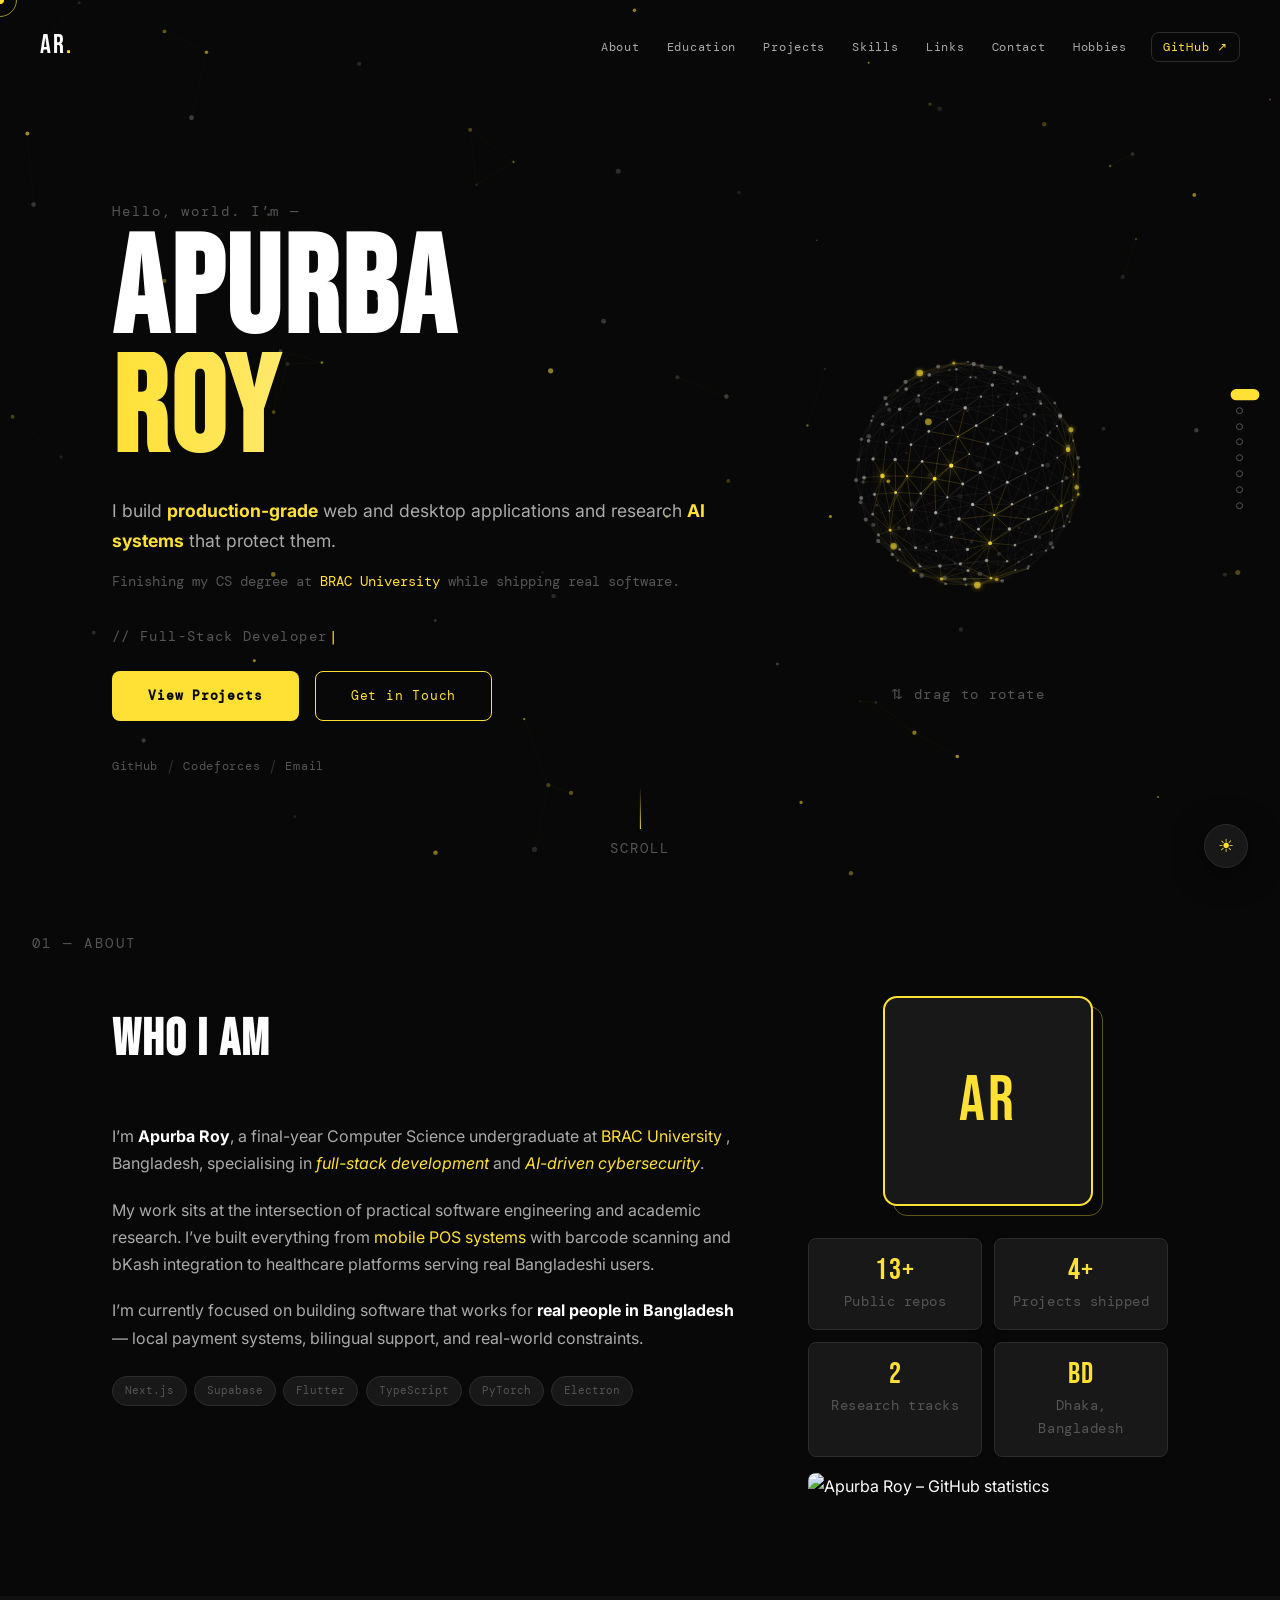
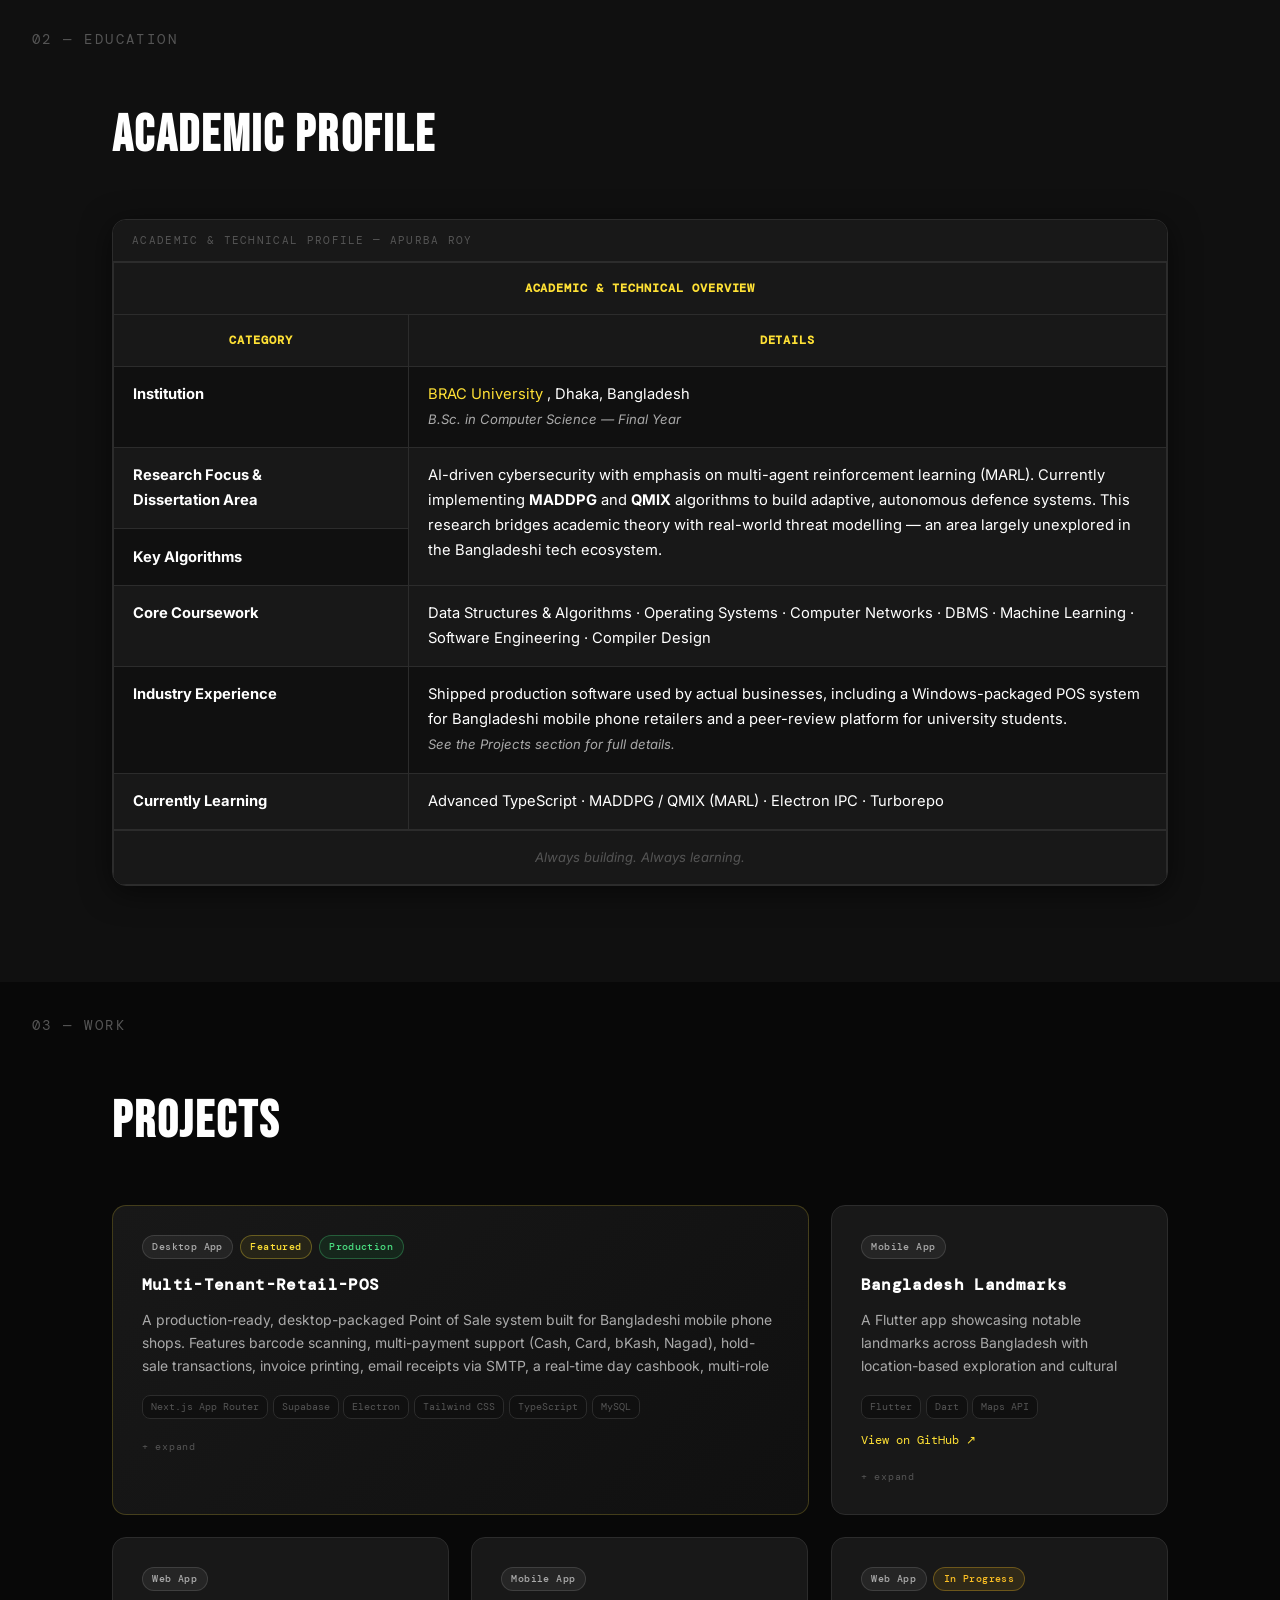
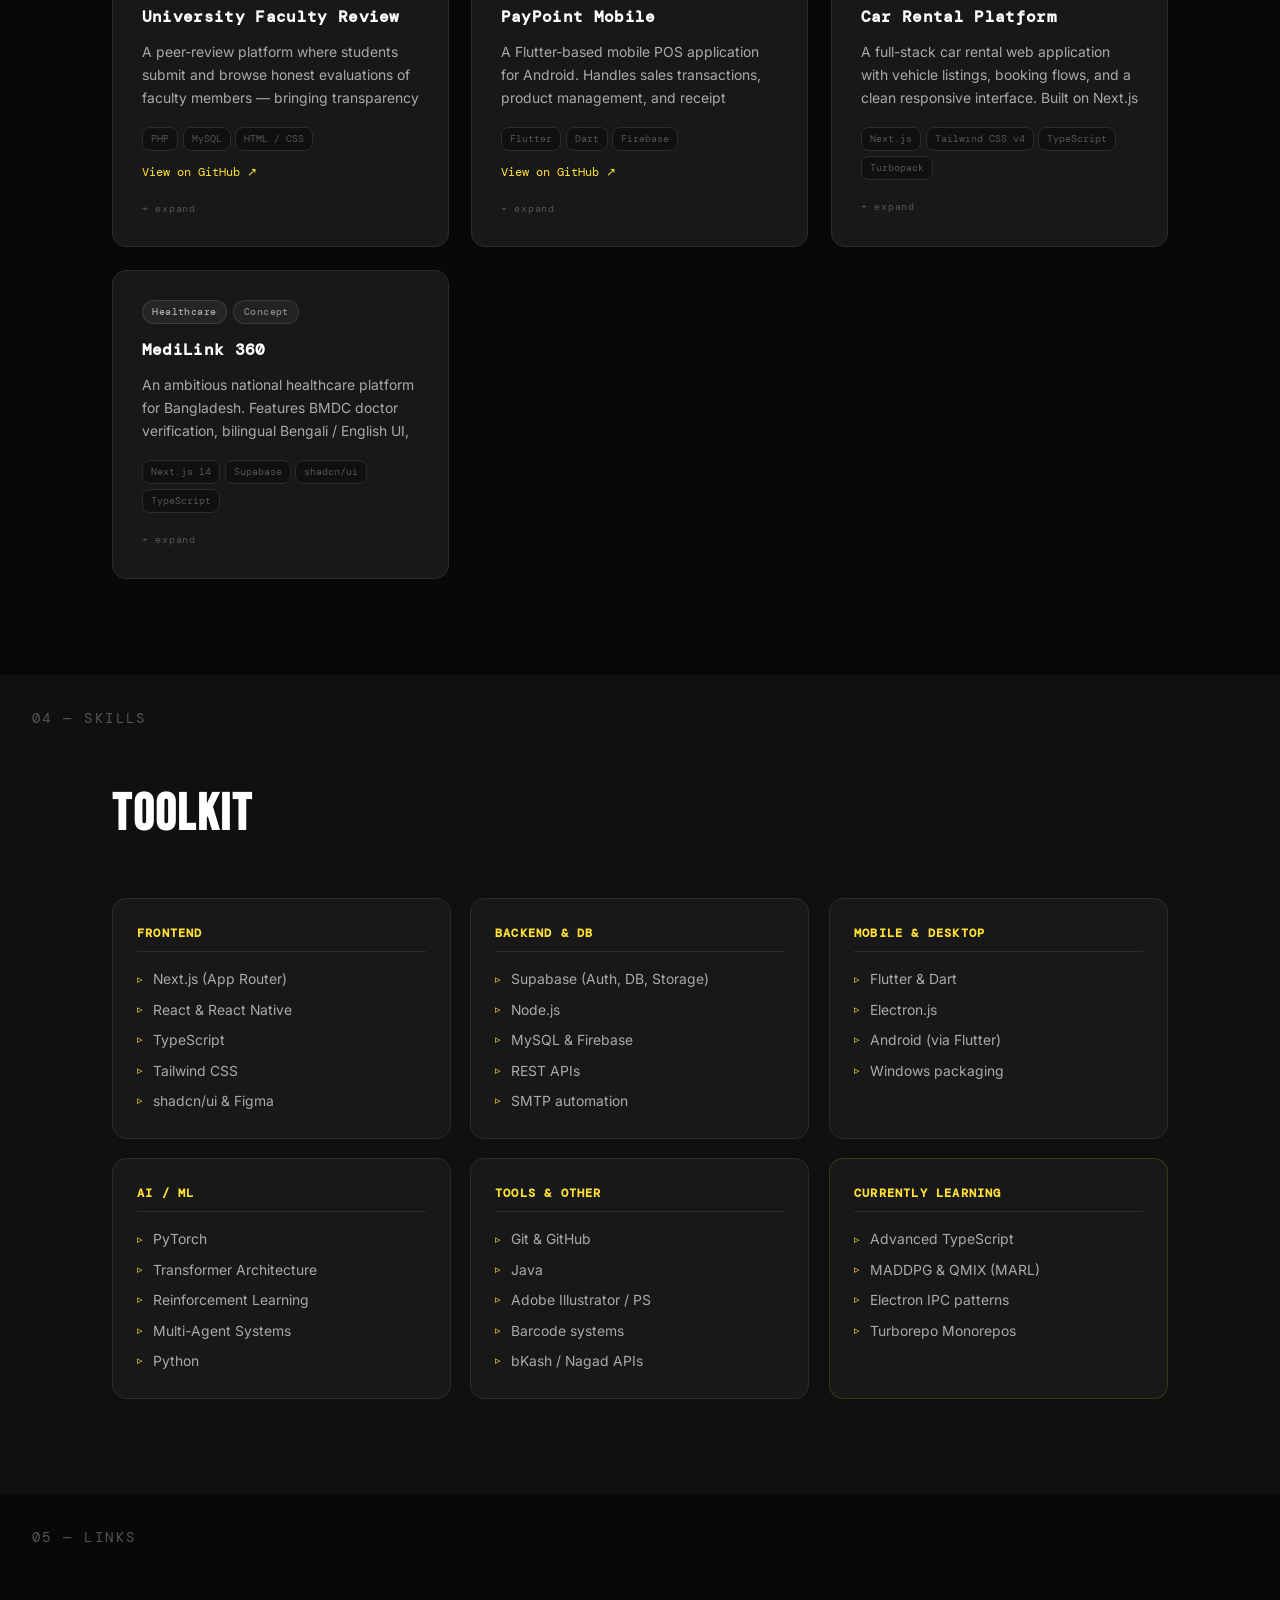
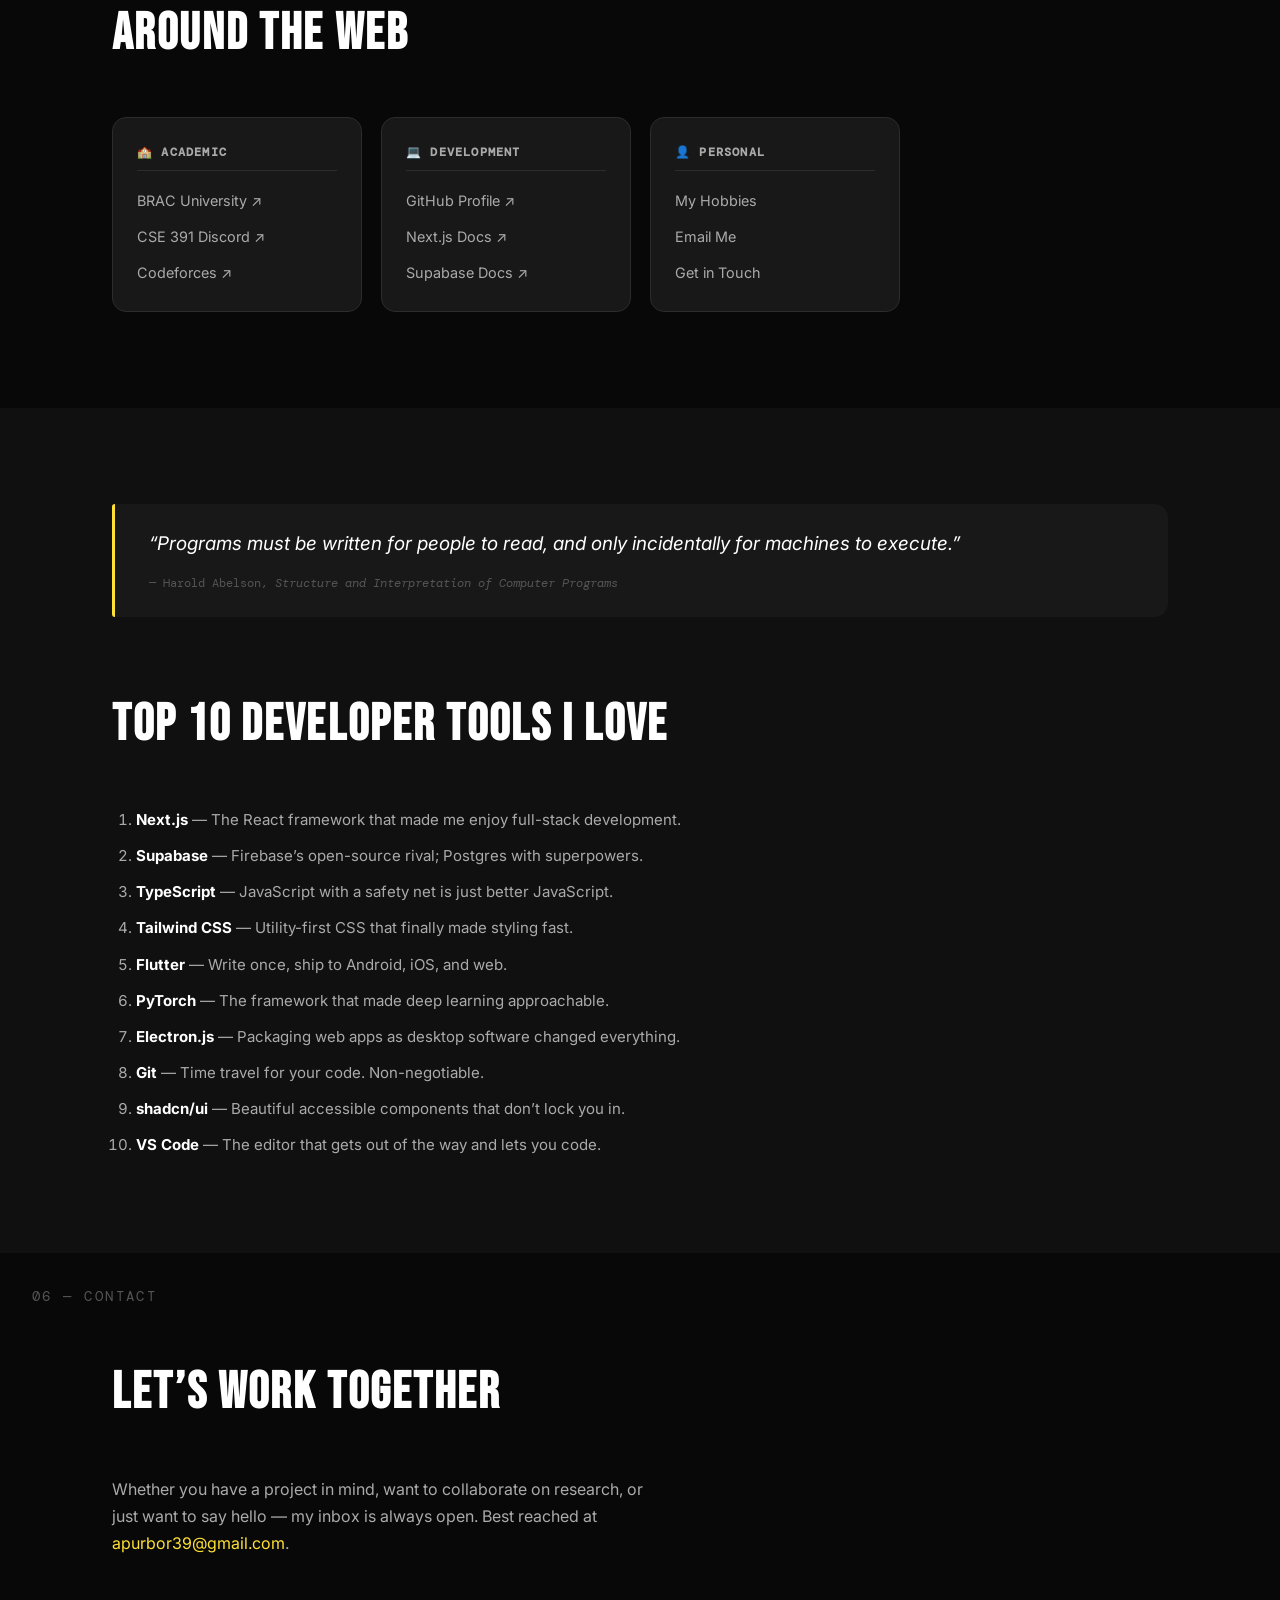
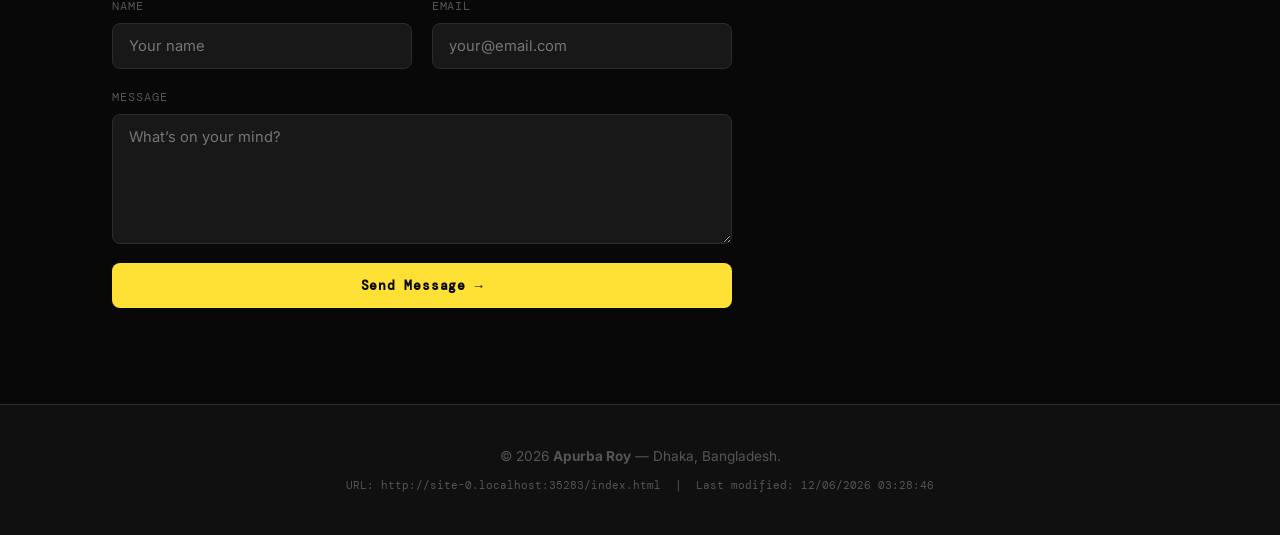
==== index.html @ f3518de1 "Initial portfolio release — CSE 391 Assignment 1 - Personal homepage with hero, about, education, pr" ====
﻿<!DOCTYPE html>
<html lang="en">
<head>
    <meta charset="UTF-8" />
    <meta name="viewport" content="width=device-width, initial-scale=1.0" />
    <meta name="description" content="Apurba Roy – Full-Stack Developer and AI Researcher based in Dhaka, Bangladesh." />
    <meta name="author" content="Apurba Roy" />
    <meta name="keywords" content="Apurba Roy, full-stack developer, AI researcher, BRAC University, Next.js, Flutter" />
    <title>Apurba Roy | Full-Stack Developer &amp; AI Researcher</title>
    <link rel="preconnect" href="https://fonts.googleapis.com" />
    <link rel="preconnect" href="https://fonts.gstatic.com" crossorigin="crossorigin" />
    <link href="https://fonts.googleapis.com/css2?family=Bebas+Neue&amp;family=DM+Mono:wght@300;400;500&amp;family=Inter:wght@300;400;500;600;700&amp;display=swap" rel="stylesheet" />
    <link rel="stylesheet" href="style.css" />
    <!-- Internal CSS: minor page-specific styles -->
    <style>
        .sc            { color: var(--accent); font-style: italic; }  /* scramble-effect chars */
        .gh-stats      { width: 100%; border-radius: 8px; margin-top: 1rem; display: block; }
        .bold-inline   { font-weight: 700; }
    </style>
</head>
<body data-theme="dark">

<!-- Custom cursor -->
<div class="cursor-dot"    id="cursorDot"></div>
<div class="cursor-ring"   id="cursorRing"></div>

<!-- Scroll progress bar -->
<div class="scroll-bar" id="scrollBar"></div>

<!-- Side section navigation dots -->
<nav id="sideNav" aria-label="Section navigation"></nav>

<!-- ── THEME TOGGLE ──────────────────────────────────── -->
<button class="theme-toggle" id="themeToggle" aria-label="Toggle colour theme">
    <span class="toggle-icon">&#9728;</span>
</button>

<!-- ── NAVIGATION ───────────────────────────────────── -->
<nav class="navbar" id="navbar">
    <a href="#hero" class="nav-logo">AR<span class="logo-dot">.</span></a>
    <ul class="nav-links" id="navLinks">
        <li><a href="#about"     data-section="about">About</a></li>
        <li><a href="#education" data-section="education">Education</a></li>
        <li><a href="#work"      data-section="work">Projects</a></li>
        <li><a href="#skills"    data-section="skills">Skills</a></li>
        <li><a href="#links"     data-section="links">Links</a></li>
        <li><a href="#contact"   data-section="contact">Contact</a></li>
        <li><a href="hobbies.html" class="nav-internal">Hobbies</a></li>
        <li>
            <a href="https://github.com/roy601" target="_blank" rel="noopener noreferrer" class="nav-cta">
                GitHub &#8599;
            </a>
        </li>
    </ul>
    <button class="nav-toggle" id="navToggle" aria-label="Open menu">&#9776;</button>
</nav>

<!-- HERO -->
<section id="hero">
    <canvas id="particleCanvas" aria-hidden="true"></canvas>
    <div class="hero-inner container">
        <div class="hero-content">
            <p class="hero-tag mono">Hello, world. I&#8217;m &#8212;</p>
            <h1 class="hero-name">
                <span class="name-first">Apurba</span>
                <span class="name-last">Roy</span>
            </h1>
            <p class="hero-tagline">
                I build <strong class="accent">production-grade</strong> web and desktop
                applications and research <strong class="accent">AI systems</strong> that
                protect them.
            </p>
            <p class="hero-sub mono">
                Finishing my CS degree at
                <a href="https://www.bracu.ac.bd/" target="_blank" rel="noopener noreferrer" class="accent-link">
                    BRAC University
                </a>
                while shipping real software.
            </p>
            <p class="hero-role mono">&#47;&#47; <span id="typingRole"></span></p>
            <div class="hero-cta">
                <a href="#work"    class="btn btn-primary">View Projects</a>
                <a href="#contact" class="btn btn-outline">Get in Touch</a>
            </div>
            <div class="hero-socials">
                <a href="https://github.com/roy601"  target="_blank" rel="noopener noreferrer" class="social-link">GitHub</a>
                <span class="social-sep">/</span>
                <a href="https://codeforces.com/"         target="_blank" rel="noopener noreferrer" class="social-link">Codeforces</a>
                <span class="social-sep">/</span>
                <a href="mailto:apurbor39@gmail.com"      class="social-link">Email</a>
            </div>
        </div>
        <!-- 3D Particle Orb -->
        <div class="orb-wrapper">
            <canvas id="orbCanvas" aria-label="Interactive 3D neural network globe — drag to rotate"></canvas>
            <p class="drag-hint mono" id="orbHint">&#8645; drag to rotate</p>
        </div>
    </div>
    <a href="#about" class="scroll-hint" aria-label="Scroll to About">
        <span class="scroll-line"></span>
        <span class="scroll-label mono">SCROLL</span>
    </a>
</section>

<!-- 01 — ABOUT -->
<section id="about" class="section fade-in">
    <div class="section-label mono">01 — About</div>
    <div class="container">
        <div class="about-grid">
            <div class="about-text">
                <h2 class="section-title">Who I Am</h2>
                <p>
                    I&#8217;m <strong>Apurba Roy</strong>, a final-year Computer Science undergraduate at
                    <a href="https://www.bracu.ac.bd/" target="_blank" rel="noopener noreferrer" class="accent-link">
                        BRAC University
                    </a>,
                    Bangladesh, specialising in <em>full-stack development</em> and
                    <em>AI-driven cybersecurity</em>.
                </p>
                <p>
                    My work sits at the intersection of practical software engineering and academic research.
                    I&#8217;ve built everything from
                    <!-- link embedded within a sentence (assignment requirement) -->
                    <a href="#work" class="accent-link">mobile POS systems</a>
                    with barcode scanning and bKash integration to healthcare platforms serving
                    real Bangladeshi users.
                </p>
                <p>
                    I&#8217;m currently focused on building software that works for
                    <strong>real people in Bangladesh</strong> &#8212; local payment systems,
                    bilingual support, and real-world constraints.
                </p>
                <div class="tech-stack">
                    <span class="tech-badge">Next.js</span>
                    <span class="tech-badge">Supabase</span>
                    <span class="tech-badge">Flutter</span>
                    <span class="tech-badge">TypeScript</span>
                    <span class="tech-badge">PyTorch</span>
                    <span class="tech-badge">Electron</span>
                </div>
            </div>
            <div class="about-aside">
                <div class="profile-photo-wrapper">
                    <!-- Local image — replace profile.svg with profile.jpg once you have your photo -->
                    <img
                        src="images/IMG_7449.jpg"
                        alt="Apurba Roy – profile photo"
                        class="profile-photo"
                        id="profileImg"
                    />
                    <div class="photo-initials" id="photoFallback" aria-hidden="true">AR</div>
                    <div class="photo-frame"></div>
                </div>
                <div class="stats-grid">
                    <div class="stat-card tilt-card">
                        <span class="stat-number">13+</span>
                        <span class="stat-label mono">Public repos</span>
                    </div>
                    <div class="stat-card tilt-card">
                        <span class="stat-number">4+</span>
                        <span class="stat-label mono">Projects shipped</span>
                    </div>
                    <div class="stat-card tilt-card">
                        <span class="stat-number">2</span>
                        <span class="stat-label mono">Research tracks</span>
                    </div>
                    <div class="stat-card tilt-card">
                        <span class="stat-number">BD</span>
                        <span class="stat-label mono">Dhaka, Bangladesh</span>
                    </div>
                </div>
                <!-- Web image: live GitHub contribution stats -->
                <img
                    src="https://github-readme-stats.vercel.app/api?username=roy601&show_icons=true&theme=dark&hide_border=true&bg_color=00000000&title_color=FFE135&icon_color=FFE135&text_color=ffffff"
                    alt="Apurba Roy – GitHub statistics"
                    class="gh-stats"
                />
            </div>
        </div>
    </div>
</section>

<!-- 02 — EDUCATION -->
<section id="education" class="section section-alt fade-in">
    <div class="section-label mono">02 — Education</div>
    <div class="container">
        <h2 class="section-title">Academic Profile</h2>
        <div class="table-wrapper">
            <table class="edu-table">
                <caption>Academic &amp; Technical Profile &#8212; Apurba Roy</caption>
                <thead>
                    <tr>
                        <th colspan="2" style="text-align:center;">Academic &amp; Technical Overview</th>
                    </tr>
                    <tr>
                        <th style="width:28%;">Category</th>
                        <th>Details</th>
                    </tr>
                </thead>
                <tbody>
                    <tr>
                        <td><strong>Institution</strong></td>
                        <td>
                            <a href="https://www.bracu.ac.bd/" target="_blank" rel="noopener noreferrer">
                                BRAC University
                            </a>, Dhaka, Bangladesh<br />
                            <span class="small-italic">B.Sc. in Computer Science &#8212; Final Year</span>
                        </td>
                    </tr>
                    <tr>
                        <td><strong>Research Focus &amp;<br />Dissertation Area</strong></td>
                        <!-- rowspan merges this cell across the next row -->
                        <td rowspan="2">
                            AI-driven cybersecurity with emphasis on multi-agent reinforcement
                            learning (MARL). Currently implementing <strong>MADDPG</strong> and
                            <strong>QMIX</strong> algorithms to build adaptive, autonomous defence
                            systems. This research bridges academic theory with real-world threat
                            modelling &#8212; an area largely unexplored in the Bangladeshi tech
                            ecosystem.
                        </td>
                    </tr>
                    <tr>
                        <td><strong>Key Algorithms</strong></td>
                    </tr>
                    <tr>
                        <td><strong>Core Coursework</strong></td>
                        <td>
                            Data Structures &amp; Algorithms &#183;
                            Operating Systems &#183;
                            Computer Networks &#183;
                            DBMS &#183;
                            Machine Learning &#183;
                            Software Engineering &#183;
                            Compiler Design
                        </td>
                    </tr>
                    <tr>
                        <td><strong>Industry Experience</strong></td>
                        <td>
                            Shipped production software used by actual businesses, including a
                            Windows-packaged POS system for Bangladeshi mobile phone retailers
                            and a peer-review platform for university students.<br />
                            <span class="small-italic">See the Projects section for full details.</span>
                        </td>
                    </tr>
                    <tr>
                        <td><strong>Currently Learning</strong></td>
                        <td>Advanced TypeScript &#183; MADDPG / QMIX (MARL) &#183; Electron IPC &#183; Turborepo</td>
                    </tr>
                </tbody>
                <tfoot>
                    <tr>
                        <td colspan="2" style="text-align:center; font-style:italic;">
                            Always building. Always learning.
                        </td>
                    </tr>
                </tfoot>
            </table>
        </div>
    </div>
</section>

<!-- 03 — PROJECTS -->
<section id="work" class="section fade-in">
    <div class="section-label mono">03 — Work</div>
    <div class="container">
        <h2 class="section-title">Projects</h2>
        <div class="projects-grid">
            <article class="project-card tilt-card featured">
                <div class="project-badges">
                    <span class="badge badge-type">Desktop App</span>
                    <span class="badge badge-featured">Featured</span>
                    <span class="badge badge-production">Production</span>
                </div>
                <h3 class="project-title">Multi-Tenant-Retail-POS</h3>
                <p class="project-desc">
                    A production-ready, desktop-packaged Point of Sale system built for Bangladeshi
                    mobile phone shops. Features barcode scanning, multi-payment support (Cash, Card,
                    bKash, Nagad), hold-sale transactions, invoice printing, email receipts via SMTP,
                    a real-time day cashbook, multi-role access (Owner / Manager), and an interactive
                    analytics dashboard. Packaged as a Windows .exe with Electron.
                </p>
                <div class="project-tech">
                    <span class="tech-tag">Next.js App Router</span>
                    <span class="tech-tag">Supabase</span>
                    <span class="tech-tag">Electron</span>
                    <span class="tech-tag">Tailwind CSS</span>
                    <span class="tech-tag">TypeScript</span>
                    <span class="tech-tag">MySQL</span>
                </div>
            </article>
            <article class="project-card tilt-card">
                <div class="project-badges"><span class="badge badge-type">Mobile App</span></div>
                <h3 class="project-title">Bangladesh Landmarks</h3>
                <p class="project-desc">
                    A Flutter app showcasing notable landmarks across Bangladesh with location-based
                    exploration and cultural context. Built for locals and tourists to discover the
                    country&#8217;s heritage.
                </p>
                <div class="project-tech">
                    <span class="tech-tag">Flutter</span>
                    <span class="tech-tag">Dart</span>
                    <span class="tech-tag">Maps API</span>
                </div>
                <a href="https://github.com/roy601" target="_blank" rel="noopener noreferrer" class="project-link">
                    View on GitHub &#8599;
                </a>
            </article>
            <article class="project-card tilt-card">
                <div class="project-badges"><span class="badge badge-type">Web App</span></div>
                <h3 class="project-title">University Faculty Review</h3>
                <p class="project-desc">
                    A peer-review platform where students submit and browse honest evaluations of
                    faculty members &#8212; bringing transparency and student voice to academic
                    institutions.
                </p>
                <div class="project-tech">
                    <span class="tech-tag">PHP</span>
                    <span class="tech-tag">MySQL</span>
                    <span class="tech-tag">HTML / CSS</span>
                </div>
                <a href="https://github.com/roy601" target="_blank" rel="noopener noreferrer" class="project-link">
                    View on GitHub &#8599;
                </a>
            </article>
            <article class="project-card tilt-card">
                <div class="project-badges"><span class="badge badge-type">Mobile App</span></div>
                <h3 class="project-title">PayPoint Mobile</h3>
                <p class="project-desc">
                    A Flutter-based mobile POS application for Android. Handles sales transactions,
                    product management, and receipt generation &#8212; the precursor to the full
                    desktop POS system.
                </p>
                <div class="project-tech">
                    <span class="tech-tag">Flutter</span>
                    <span class="tech-tag">Dart</span>
                    <span class="tech-tag">Firebase</span>
                </div>
                <a href="https://github.com/roy601" target="_blank" rel="noopener noreferrer" class="project-link">
                    View on GitHub &#8599;
                </a>
            </article>
            <article class="project-card tilt-card">
                <div class="project-badges">
                    <span class="badge badge-type">Web App</span>
                    <span class="badge badge-inprogress">In Progress</span>
                </div>
                <h3 class="project-title">Car Rental Platform</h3>
                <p class="project-desc">
                    A full-stack car rental web application with vehicle listings, booking flows,
                    and a clean responsive interface. Built on Next.js App Router with Turbopack.
                </p>
                <div class="project-tech">
                    <span class="tech-tag">Next.js</span>
                    <span class="tech-tag">Tailwind CSS v4</span>
                    <span class="tech-tag">TypeScript</span>
                    <span class="tech-tag">Turbopack</span>
                </div>
            </article>
            <article class="project-card tilt-card">
                <div class="project-badges">
                    <span class="badge badge-type">Healthcare</span>
                    <span class="badge badge-concept">Concept</span>
                </div>
                <h3 class="project-title">MediLink 360</h3>
                <p class="project-desc">
                    An ambitious national healthcare platform for Bangladesh. Features BMDC doctor
                    verification, bilingual Bengali / English UI, real hospital data, and an
                    interactive anatomical body map.
                </p>
                <div class="project-tech">
                    <span class="tech-tag">Next.js 14</span>
                    <span class="tech-tag">Supabase</span>
                    <span class="tech-tag">shadcn/ui</span>
                    <span class="tech-tag">TypeScript</span>
                </div>
            </article>
        </div>
    </div>
</section>

<!-- 04 — SKILLS -->
<section id="skills" class="section section-alt fade-in">
    <div class="section-label mono">04 — Skills</div>
    <div class="container">
        <h2 class="section-title">Toolkit</h2>
        <div class="skills-grid">
            <div class="skill-category tilt-card">
                <h3>Frontend</h3>
                <ul>
                    <li>Next.js (App Router)</li>
                    <li>React &amp; React Native</li>
                    <li>TypeScript</li>
                    <li>Tailwind CSS</li>
                    <li>shadcn/ui &amp; Figma</li>
                </ul>
            </div>
            <div class="skill-category tilt-card">
                <h3>Backend &amp; DB</h3>
                <ul>
                    <li>Supabase (Auth, DB, Storage)</li>
                    <li>Node.js</li>
                    <li>MySQL &amp; Firebase</li>
                    <li>REST APIs</li>
                    <li>SMTP automation</li>
                </ul>
            </div>
            <div class="skill-category tilt-card">
                <h3>Mobile &amp; Desktop</h3>
                <ul>
                    <li>Flutter &amp; Dart</li>
                    <li>Electron.js</li>
                    <li>Android (via Flutter)</li>
                    <li>Windows packaging</li>
                </ul>
            </div>
            <div class="skill-category tilt-card">
                <h3>AI / ML</h3>
                <ul>
                    <li>PyTorch</li>
                    <li>Transformer Architecture</li>
                    <li>Reinforcement Learning</li>
                    <li>Multi-Agent Systems</li>
                    <li>Python</li>
                </ul>
            </div>
            <div class="skill-category tilt-card">
                <h3>Tools &amp; Other</h3>
                <ul>
                    <li>Git &amp; GitHub</li>
                    <li>Java</li>
                    <li>Adobe Illustrator / PS</li>
                    <li>Barcode systems</li>
                    <li>bKash / Nagad APIs</li>
                </ul>
            </div>
            <div class="skill-category tilt-card learning">
                <h3>Currently Learning</h3>
                <ul>
                    <li>Advanced TypeScript</li>
                    <li>MADDPG &amp; QMIX (MARL)</li>
                    <li>Electron IPC patterns</li>
                    <li>Turborepo Monorepos</li>
                </ul>
            </div>
        </div>
    </div>
</section>

<!-- 05 — LINKS (categorised) -->
<section id="links" class="section fade-in">
    <div class="section-label mono">05 — Links</div>
    <div class="container">
        <h2 class="section-title">Around the Web</h2>
        <div class="links-grid">
            <div class="link-category tilt-card">
                <h3>&#127979; Academic</h3>
                <ul>
                    <li>
                        <a href="https://www.bracu.ac.bd/" target="_blank" rel="noopener noreferrer">
                            BRAC University &#8599;
                        </a>
                    </li>
                    <li>
                        <!-- CSE 391 Discord — replace # with actual invite URL -->
                        <a href="#" target="_blank" rel="noopener noreferrer">
                            CSE 391 Discord &#8599;
                        </a>
                    </li>
                    <li>
                        <a href="https://codeforces.com/" target="_blank" rel="noopener noreferrer">
                            Codeforces &#8599;
                        </a>
                    </li>
                </ul>
            </div>
            <div class="link-category tilt-card">
                <h3>&#128187; Development</h3>
                <ul>
                    <li>
                        <a href="https://github.com/roy601" target="_blank" rel="noopener noreferrer">
                            GitHub Profile &#8599;
                        </a>
                    </li>
                    <li>
                        <a href="https://nextjs.org/docs" target="_blank" rel="noopener noreferrer">
                            Next.js Docs &#8599;
                        </a>
                    </li>
                    <li>
                        <a href="https://supabase.com/docs" target="_blank" rel="noopener noreferrer">
                            Supabase Docs &#8599;
                        </a>
                    </li>
                </ul>
            </div>
            <div class="link-category tilt-card">
                <h3>&#128100; Personal</h3>
                <ul>
                    <!-- Internal link to hobbies page -->
                    <li><a href="hobbies.html">My Hobbies</a></li>
                    <li><a href="mailto:apurbor39@gmail.com">Email Me</a></li>
                    <!-- Anchor link to contact section -->
                    <li><a href="#contact">Get in Touch</a></li>
                </ul>
            </div>
        </div>
    </div>
</section>

<!-- 06 — QUOTE + LIST -->
<section id="quote" class="section section-alt fade-in">
    <div class="container">
        <div class="quote-block">
            <blockquote>
                <p>
                    &#8220;Programs must be written for people to read, and only incidentally
                    for machines to execute.&#8221;
                </p>
                <footer>
                    &#8212; <cite>Harold Abelson,
                    <em>Structure and Interpretation of Computer Programs</em></cite>
                </footer>
            </blockquote>
        </div>
        <div class="favorites">
            <h2 class="section-title">Top 10 Developer Tools I Love</h2>
            <ol class="favorites-list">
                <li><strong>Next.js</strong> &#8212; The React framework that made me enjoy full-stack development.</li>
                <li><strong>Supabase</strong> &#8212; Firebase&#8217;s open-source rival; Postgres with superpowers.</li>
                <li><strong>TypeScript</strong> &#8212; JavaScript with a safety net is just better JavaScript.</li>
                <li><strong>Tailwind CSS</strong> &#8212; Utility-first CSS that finally made styling fast.</li>
                <li><strong>Flutter</strong> &#8212; Write once, ship to Android, iOS, and web.</li>
                <li><strong>PyTorch</strong> &#8212; The framework that made deep learning approachable.</li>
                <li><strong>Electron.js</strong> &#8212; Packaging web apps as desktop software changed everything.</li>
                <li><strong>Git</strong> &#8212; Time travel for your code. Non-negotiable.</li>
                <li><strong>shadcn/ui</strong> &#8212; Beautiful accessible components that don&#8217;t lock you in.</li>
                <li><strong>VS Code</strong> &#8212; The editor that gets out of the way and lets you code.</li>
            </ol>
        </div>
    </div>
</section>

<!-- 07 — CONTACT -->
<section id="contact" class="section fade-in">
    <div class="section-label mono">06 — Contact</div>
    <div class="container">
        <h2 class="section-title">Let&#8217;s Work Together</h2>
        <p class="contact-sub">
            Whether you have a project in mind, want to collaborate on research, or just want
            to say hello &#8212; my inbox is always open. Best reached at
            <a href="mailto:apurbor39@gmail.com" class="accent-link">apurbor39@gmail.com</a>.
        </p>
        <form class="contact-form" action="mailto:apurbor39@gmail.com" method="post" enctype="text/plain">
            <div class="form-row">
                <div class="form-group">
                    <label for="fname">Name</label>
                    <input type="text" id="fname" name="name" placeholder="Your name" required="required" />
                </div>
                <div class="form-group">
                    <label for="femail">Email</label>
                    <input type="email" id="femail" name="email" placeholder="your@email.com" required="required" />
                </div>
            </div>
            <div class="form-group">
                <label for="fmessage">Message</label>
                <textarea id="fmessage" name="message" rows="5" placeholder="What&#8217;s on your mind?" required="required"></textarea>
            </div>
            <button type="submit" class="btn btn-primary">Send Message &#8594;</button>
        </form>
    </div>
</section>

<!-- FOOTER -->
<footer class="footer">
    <div class="container footer-inner">
        <p>
            &copy; <span id="year"></span>
            <strong>Apurba Roy</strong> &#8212; Dhaka, Bangladesh.
        </p>
        <!-- JavaScript: page location + last modified (assignment requirement) -->
        <p class="footer-meta mono" id="pageMeta"></p>
    </div>
</footer>

<script src="script.js"></script>

</body>
</html>
---- style.css ----
/* ── Variables — Dark (default) ───────────────────────────── */
:root {
    --bg:           #080808;
    --bg-alt:       #101010;
    --surface:      #181818;
    --surface-hover:#222222;
    --border:       #2c2c2c;
    --accent:       #FFE135;
    --accent-dim:   rgba(255, 225, 53, 0.07);
    --accent-glow:  rgba(255, 225, 53, 0.22);
    --text:         #ffffff;
    --text-muted:   #aaaaaa;
    --text-dim:     #555555;
    --font-sans:    'Inter', -apple-system, BlinkMacSystemFont, sans-serif;
    --font-mono:    'DM Mono', 'Courier New', monospace;
    --font-display: 'Bebas Neue', Impact, sans-serif;
    --radius:       8px;
    --radius-lg:    14px;
    --transition:   0.28s ease;
    --shadow:       0 6px 30px rgba(0, 0, 0, 0.55);
    --shadow-glow:  0 0 28px rgba(255, 225, 53, 0.15);
}

/* ── Variables — Light ─────────────────────────────────────── */
[data-theme="light"] {
    --bg:           #ffffff;
    --bg-alt:       #f2f2f2;
    --surface:      #e8e8e8;
    --surface-hover:#dadada;
    --border:       #cccccc;
    --accent:       #d4a800;
    --accent-dim:   rgba(212, 168, 0, 0.08);
    --accent-glow:  rgba(212, 168, 0, 0.2);
    --text:         #0a0a0a;
    --text-muted:   #444444;
    --text-dim:     #888888;
    --shadow:       0 6px 30px rgba(0, 0, 0, 0.1);
    --shadow-glow:  0 0 28px rgba(212, 168, 0, 0.15);
}

/* ── Reset ─────────────────────────────────────────────────── */
*, *::before, *::after { box-sizing: border-box; margin: 0; padding: 0; }

html { scroll-behavior: smooth; font-size: 16px; }

body {
    background-color: var(--bg);
    color: var(--text);
    font-family: var(--font-sans);
    line-height: 1.7;
    overflow-x: hidden;
    cursor: none;
    transition: background-color var(--transition), color var(--transition);
}

img  { max-width: 100%; display: block; }
ul, ol { list-style-position: inside; }

a {
    color: var(--accent);
    text-decoration: none;
    transition: color var(--transition), opacity var(--transition);
}
a:hover { opacity: 0.75; }

/* ── Container ─────────────────────────────────────────────── */
.container { max-width: 1120px; margin: 0 auto; padding: 0 2rem; }

/* ── Sections ──────────────────────────────────────────────── */
.section      { padding: 6rem 0; position: relative; }
.section-alt  { background-color: var(--bg-alt); }

.section-label {
    position: absolute;
    top: 2rem;
    left: 2rem;
    font-size: 0.68rem;
    letter-spacing: 0.18em;
    color: var(--text-dim);
    text-transform: uppercase;
}

.section-title {
    font-family: var(--font-display);
    font-size: clamp(2.2rem, 4vw, 3.2rem);
    letter-spacing: 0.04em;
    color: var(--text);
    margin-bottom: 2.5rem;
}

/* ── Fade-in (JS triggers .visible) ───────────────────────── */
.fade-in {
    opacity: 0;
    transform: translateY(24px);
    transition: opacity 0.6s ease, transform 0.6s ease;
}
.fade-in.visible { opacity: 1; transform: translateY(0); }

/* ── Buttons ───────────────────────────────────────────────── */
.btn {
    display: inline-block;
    padding: 0.8rem 2.2rem;
    border-radius: var(--radius);
    font-family: var(--font-mono);
    font-size: 0.82rem;
    letter-spacing: 0.06em;
    cursor: none;
    border: 1px solid transparent;
    transition: transform var(--transition), box-shadow var(--transition);
}

.btn-primary {
    background-color: var(--accent);
    color: #080808;
    font-weight: 600;
}
.btn-primary:hover {
    box-shadow: var(--shadow-glow);
    transform: translateY(-2px);
    opacity: 1;
    color: #080808;
}

.btn-outline {
    background: transparent;
    color: var(--accent);
    border-color: var(--accent);
}
.btn-outline:hover {
    background: var(--accent-dim);
    box-shadow: var(--shadow-glow);
    transform: translateY(-2px);
    opacity: 1;
}

/* ── Accent link ───────────────────────────────────────────── */
.accent-link {
    color: var(--accent);
    border-bottom: 1px solid transparent;
    transition: border-color var(--transition);
}
.accent-link:hover { border-color: var(--accent); opacity: 1; }

/* ── Theme toggle ──────────────────────────────────────────── */
.theme-toggle {
    position: fixed;
    bottom: 2rem;
    right: 2rem;
    z-index: 1000;
    width: 44px;
    height: 44px;
    border-radius: 50%;
    border: 1px solid var(--border);
    background: var(--surface);
    color: var(--accent);
    font-size: 1.1rem;
    cursor: none;
    display: flex;
    align-items: center;
    justify-content: center;
    transition: box-shadow var(--transition), background var(--transition);
    box-shadow: var(--shadow);
}
.theme-toggle:hover { background: var(--surface-hover); box-shadow: var(--shadow-glow); }

/* ================================================================
   CUSTOM CURSOR
================================================================ */
.cursor-dot {
    position: fixed;
    width: 8px;
    height: 8px;
    background: var(--accent);
    border-radius: 50%;
    pointer-events: none;
    z-index: 9999;
    transform: translate(-50%, -50%);
    transition: transform 0.1s ease;
}
.cursor-ring {
    position: fixed;
    width: 34px;
    height: 34px;
    border: 1.5px solid var(--accent);
    border-radius: 50%;
    pointer-events: none;
    z-index: 9998;
    transform: translate(-50%, -50%);
    transition: width 0.2s ease, height 0.2s ease, opacity 0.2s ease;
    opacity: 0.6;
}
.cursor-ring.hovered {
    width: 52px;
    height: 52px;
    opacity: 1;
    border-color: var(--accent);
}

/* ================================================================
   SCROLL PROGRESS BAR
================================================================ */
.scroll-bar {
    position: fixed;
    top: 0;
    left: 0;
    height: 2px;
    width: 0%;
    background: var(--accent);
    z-index: 9997;
    transition: width 0.05s linear;
    box-shadow: 0 0 8px var(--accent-glow);
}

/* ================================================================
   NAVIGATION
================================================================ */
.navbar {
    position: fixed;
    top: 0; left: 0; right: 0;
    z-index: 900;
    display: flex;
    align-items: center;
    justify-content: space-between;
    padding: 1.4rem 2.5rem;
    transition: background var(--transition), padding var(--transition), box-shadow var(--transition);
}

.navbar.scrolled {
    background: rgba(8, 8, 8, 0.93);
    -webkit-backdrop-filter: blur(14px);
    backdrop-filter: blur(14px);
    padding: 0.9rem 2.5rem;
    box-shadow: 0 1px 0 var(--border);
}
[data-theme="light"] .navbar.scrolled {
    background: rgba(255, 255, 255, 0.93);
}

.nav-logo {
    font-family: var(--font-display);
    font-size: 1.7rem;
    letter-spacing: 0.08em;
    color: var(--text);
    text-decoration: none;
}
.logo-dot { color: var(--accent); }

.nav-links {
    display: flex;
    align-items: center;
    gap: 0.3rem;
    list-style: none;
}

.nav-links a {
    padding: 0.35rem 0.7rem;
    font-family: var(--font-mono);
    font-size: 0.75rem;
    letter-spacing: 0.06em;
    color: var(--text-muted);
    border-radius: var(--radius);
    transition: color var(--transition), background var(--transition);
    position: relative;
}
.nav-links a:hover,
.nav-links a.active {
    color: var(--accent);
    background: var(--accent-dim);
    opacity: 1;
}
.nav-links a.active::after {
    content: '';
    position: absolute;
    bottom: 0;
    left: 50%;
    transform: translateX(-50%);
    width: 4px;
    height: 4px;
    border-radius: 50%;
    background: var(--accent);
}

.nav-internal { color: var(--text-muted) !important; }
.nav-cta {
    color: var(--accent) !important;
    border: 1px solid var(--border) !important;
    margin-left: 0.5rem;
}
.nav-cta:hover { border-color: var(--accent) !important; background: var(--accent-dim) !important; }

.nav-toggle {
    display: none;
    background: none;
    border: none;
    color: var(--text);
    font-size: 1.4rem;
    cursor: none;
}

/* ================================================================
   HERO
================================================================ */
#hero {
    min-height: 100vh;
    display: flex;
    align-items: center;
    position: relative;
    overflow: hidden;
}

#particleCanvas {
    position: fixed;
    top: 0; left: 0;
    width: 100%; height: 100%;
    z-index: -1;
    pointer-events: none;
}

.hero-inner {
    display: flex;
    align-items: center;
    justify-content: space-between;
    gap: 3rem;
    width: 100%;
    padding-top: 5rem;
}

.hero-content {
    flex: 1;
    max-width: 600px;
    animation: heroUp 0.9s ease both;
}

@keyframes heroUp {
    from { opacity: 0; transform: translateY(36px); }
    to   { opacity: 1; transform: translateY(0); }
}

.hero-tag {
    color: var(--text-dim);
    font-size: 0.78rem;
    letter-spacing: 0.14em;
    margin-bottom: 0.6rem;
    animation: heroUp 0.9s 0.1s ease both;
}

.hero-name {
    font-family: var(--font-display);
    font-size: clamp(4.5rem, 11vw, 8.5rem);
    line-height: 0.88;
    letter-spacing: 0.02em;
    margin-bottom: 1.5rem;
    animation: heroUp 0.9s 0.18s ease both;
}

.name-first {
    display: block;
    color: var(--text);
}

/* Shimmer: yellow → white → yellow (CSS animation) */
.name-last {
    display: block;
    background: linear-gradient(90deg, var(--accent), #ffffff, var(--accent));
    background-size: 220% auto;
    -webkit-background-clip: text;
    -webkit-text-fill-color: transparent;
    background-clip: text;
    animation:
        gradientShift 4s linear infinite,
        heroUp 0.9s 0.22s ease both;
}

@keyframes gradientShift {
    0%   { background-position: 0%   center; }
    100% { background-position: 220% center; }
}

.hero-tagline {
    font-size: 1.1rem;
    color: var(--text-muted);
    margin-bottom: 0.9rem;
    animation: heroUp 0.9s 0.32s ease both;
}

.hero-sub {
    font-size: 0.8rem;
    color: var(--text-dim);
    margin-bottom: 2rem;
    animation: heroUp 0.9s 0.4s ease both;
}

.hero-cta {
    display: flex;
    gap: 1rem;
    flex-wrap: wrap;
    margin-bottom: 2rem;
    animation: heroUp 0.9s 0.5s ease both;
}

.hero-socials {
    display: flex;
    align-items: center;
    gap: 0.6rem;
    animation: heroUp 0.9s 0.6s ease both;
}
.social-link {
    font-family: var(--font-mono);
    font-size: 0.72rem;
    color: var(--text-dim);
    letter-spacing: 0.06em;
}
.social-link:hover { color: var(--accent); opacity: 1; }
.social-sep { color: var(--border); }

/* ── 3D Particle Orb ─────────────────────────────────────────── */
.orb-wrapper {
    display: flex;
    flex-direction: column;
    align-items: center;
    gap: 0.6rem;
    flex-shrink: 0;
    animation: heroUp 0.9s 0.7s ease both;
}

#orbCanvas {
    width: 400px;
    height: 400px;
    cursor: grab;
}
#orbCanvas:active { cursor: grabbing; }

.drag-hint {
    font-size: 0.63rem;
    letter-spacing: 0.1em;
    color: var(--text-dim);
    transition: color 0.3s;
    min-height: 1em;
}

@media (max-width: 900px)  { #orbCanvas { width: 300px; height: 300px; } }
@media (max-width: 600px)  { #orbCanvas { width: 240px; height: 240px; } }

/* ── Scroll hint ────────────────────────────────────────────── */
.scroll-hint {
    position: absolute;
    bottom: 2.5rem;
    left: 50%;
    transform: translateX(-50%);
    display: flex;
    flex-direction: column;
    align-items: center;
    gap: 0.5rem;
    color: var(--text-dim);
    text-decoration: none;
    animation: scrollBob 2.5s ease-in-out infinite;
}
.scroll-hint:hover { opacity: 0.6; }

.scroll-line {
    width: 1px;
    height: 42px;
    background: linear-gradient(to bottom, transparent, var(--accent));
    animation: scrollGrow 2.5s ease-in-out infinite;
}
.scroll-label {
    font-size: 0.65rem;
    letter-spacing: 0.15em;
}

@keyframes scrollBob {
    0%, 100% { transform: translateX(-50%) translateY(0); }
    50%       { transform: translateX(-50%) translateY(7px); }
}
@keyframes scrollGrow {
    0%, 100% { opacity: 0.3; }
    50%       { opacity: 1; }
}

/* ================================================================
   ABOUT
================================================================ */
.about-grid {
    display: grid;
    grid-template-columns: 1fr 360px;
    gap: 4rem;
    align-items: start;
}

.about-text p {
    color: var(--text-muted);
    margin-bottom: 1.2rem;
    font-size: 1rem;
}
.about-text strong { color: var(--text); }
.about-text em     { color: var(--accent); font-style: italic; }

.tech-stack {
    display: flex;
    flex-wrap: wrap;
    gap: 0.45rem;
    margin-top: 1.5rem;
}
.tech-badge {
    padding: 0.28rem 0.75rem;
    border: 1px solid var(--border);
    border-radius: 999px;
    font-family: var(--font-mono);
    font-size: 0.7rem;
    color: var(--text-dim);
    background: var(--surface);
    transition: border-color var(--transition), color var(--transition);
}
.tech-badge:hover { border-color: var(--accent); color: var(--accent); }

/* ── Profile photo ──────────────────────────────────────────── */
.profile-photo-wrapper {
    position: relative;
    width: 210px;
    height: 210px;
    margin: 0 auto 2rem;
}
.profile-photo {
    width: 210px;
    height: 210px;
    object-fit: cover;
    border-radius: var(--radius-lg);
    border: 2px solid var(--border);
    display: block;
    position: relative;
    z-index: 1;
    transition: border-color var(--transition);
}
.profile-photo:hover { border-color: var(--accent); }

.photo-initials {
    display: none;
    width: 210px;
    height: 210px;
    border-radius: var(--radius-lg);
    border: 2px solid var(--accent);
    background: var(--surface);
    color: var(--accent);
    font-family: var(--font-display);
    font-size: 4rem;
    letter-spacing: 0.05em;
    align-items: center;
    justify-content: center;
    position: relative;
    z-index: 1;
}

/* Decorative offset frame */
.photo-frame {
    position: absolute;
    top: 10px;
    left: 10px;
    right: -10px;
    bottom: -10px;
    border: 1px solid var(--accent);
    border-radius: var(--radius-lg);
    z-index: 0;
    opacity: 0.35;
    transition: opacity var(--transition);
}
.profile-photo-wrapper:hover .photo-frame { opacity: 0.7; }

/* ── Stats grid ─────────────────────────────────────────────── */
.stats-grid {
    display: grid;
    grid-template-columns: 1fr 1fr;
    gap: 0.7rem;
}
.stat-card {
    background: var(--surface);
    border: 1px solid var(--border);
    border-radius: var(--radius);
    padding: 1rem;
    text-align: center;
    transition: border-color var(--transition), box-shadow var(--transition), transform var(--transition);
}
.stat-card:hover { border-color: var(--accent); box-shadow: var(--shadow-glow); }

.stat-number {
    display: block;
    font-family: var(--font-display);
    font-size: 1.9rem;
    letter-spacing: 0.04em;
    line-height: 1;
    margin-bottom: 0.3rem;
    color: var(--accent);
}
.stat-label {
    display: block;
    font-size: 0.66rem;
    color: var(--text-dim);
    letter-spacing: 0.04em;
}

/* ================================================================
   EDUCATION TABLE
================================================================ */
.table-wrapper {
    overflow-x: auto;
    border-radius: var(--radius-lg);
    box-shadow: var(--shadow);
    border: 1px solid var(--border);
}

.edu-table {
    width: 100%;
    border-collapse: collapse;
    font-size: 0.92rem;
}

.edu-table caption {
    caption-side: top;
    text-align: left;
    padding: 0.7rem 1.2rem;
    font-family: var(--font-mono);
    font-size: 0.68rem;
    letter-spacing: 0.12em;
    color: var(--text-dim);
    text-transform: uppercase;
    background: var(--surface);
    border-bottom: 1px solid var(--border);
}

.edu-table th,
.edu-table td {
    padding: 0.95rem 1.2rem;
    border: 1px solid var(--border);
    vertical-align: top;
}

.edu-table thead th {
    background: var(--surface);
    color: var(--accent);
    font-family: var(--font-mono);
    font-size: 0.75rem;
    letter-spacing: 0.08em;
    text-transform: uppercase;
}

/* Striped rows */
.edu-table tbody tr:nth-child(odd)  { background: var(--bg-alt); }
.edu-table tbody tr:nth-child(even) { background: var(--surface); }

/* Row hover */
.edu-table tbody tr:hover {
    background: var(--surface-hover);
    transition: background var(--transition);
}

.edu-table tfoot td {
    background: var(--surface);
    color: var(--text-dim);
    font-size: 0.82rem;
    border-top: 2px solid var(--border);
}

.edu-table a { color: var(--accent); }
.edu-table a:hover { text-decoration: underline; opacity: 1; }

/* ================================================================
   PROJECTS
================================================================ */
.projects-grid {
    display: grid;
    grid-template-columns: repeat(auto-fill, minmax(320px, 1fr));
    gap: 1.4rem;
}

.project-card {
    background: var(--surface);
    border: 1px solid var(--border);
    border-radius: var(--radius-lg);
    padding: 1.8rem;
    display: flex;
    flex-direction: column;
    gap: 0.7rem;
    transition: border-color var(--transition), box-shadow var(--transition), transform var(--transition);
    transform-style: preserve-3d;
}
.project-card:hover {
    border-color: var(--accent);
    box-shadow: var(--shadow-glow);
}
.project-card.featured {
    grid-column: span 2;
    border-color: rgba(255, 225, 53, 0.2);
    background: linear-gradient(135deg, var(--surface) 0%, var(--bg-alt) 100%);
}

.project-badges { display: flex; flex-wrap: wrap; gap: 0.4rem; }

.badge {
    padding: 0.18rem 0.6rem;
    border-radius: 999px;
    font-family: var(--font-mono);
    font-size: 0.62rem;
    letter-spacing: 0.04em;
    font-weight: 500;
}
.badge-type       { background: rgba(255,255,255,0.06); color: #aaa; border: 1px solid rgba(255,255,255,0.12); }
.badge-featured   { background: var(--accent-dim); color: var(--accent); border: 1px solid rgba(255,225,53,0.3); }
.badge-production { background: rgba(34,197,94,0.1); color: #4ade80; border: 1px solid rgba(74,222,128,0.3); }
.badge-inprogress { background: rgba(251,191,36,0.1); color: #fbbf24; border: 1px solid rgba(251,191,36,0.3); }
.badge-concept    { background: rgba(148,163,184,0.07); color: #888; border: 1px solid rgba(148,163,184,0.2); }

.project-title {
    font-family: var(--font-mono);
    font-size: 1rem;
    font-weight: 600;
    color: var(--text);
    letter-spacing: 0.02em;
}
.project-desc {
    font-size: 0.87rem;
    color: var(--text-muted);
    line-height: 1.65;
    flex: 1;
}
.project-tech {
    display: flex;
    flex-wrap: wrap;
    gap: 0.3rem;
    margin-top: 0.2rem;
}
.tech-tag {
    padding: 0.18rem 0.5rem;
    background: var(--bg-alt);
    border: 1px solid var(--border);
    border-radius: var(--radius);
    font-family: var(--font-mono);
    font-size: 0.6rem;
    color: var(--text-dim);
    transition: color var(--transition), border-color var(--transition);
}
.tech-tag:hover { color: var(--accent); border-color: var(--accent); }

.project-link {
    font-family: var(--font-mono);
    font-size: 0.72rem;
    color: var(--accent);
    margin-top: auto;
    align-self: flex-start;
    transition: letter-spacing var(--transition);
}
.project-link:hover { letter-spacing: 0.06em; opacity: 1; }

/* ================================================================
   SKILLS
================================================================ */
.skills-grid {
    display: grid;
    grid-template-columns: repeat(auto-fill, minmax(255px, 1fr));
    gap: 1.2rem;
}
.skill-category {
    background: var(--surface);
    border: 1px solid var(--border);
    border-radius: var(--radius-lg);
    padding: 1.5rem;
    transition: border-color var(--transition), box-shadow var(--transition), transform var(--transition);
    transform-style: preserve-3d;
}
.skill-category:hover { border-color: var(--accent); box-shadow: var(--shadow-glow); }

.skill-category h3 {
    font-family: var(--font-mono);
    font-size: 0.75rem;
    letter-spacing: 0.1em;
    text-transform: uppercase;
    color: var(--accent);
    margin-bottom: 1rem;
    padding-bottom: 0.5rem;
    border-bottom: 1px solid var(--border);
}
.skill-category ul {
    list-style: none;
    display: flex;
    flex-direction: column;
    gap: 0.42rem;
}
.skill-category ul li {
    font-size: 0.87rem;
    color: var(--text-muted);
    padding-left: 1rem;
    position: relative;
}
.skill-category ul li::before {
    content: '▹';
    position: absolute;
    left: 0;
    color: var(--accent);
    font-size: 0.68rem;
    top: 0.12em;
}

.skill-category.learning { border-color: rgba(255, 225, 53, 0.15); }

/* ================================================================
   LINKS
================================================================ */
.links-grid {
    display: grid;
    grid-template-columns: repeat(auto-fill, minmax(240px, 1fr));
    gap: 1.2rem;
}
.link-category {
    background: var(--surface);
    border: 1px solid var(--border);
    border-radius: var(--radius-lg);
    padding: 1.5rem;
    transition: border-color var(--transition), box-shadow var(--transition), transform var(--transition);
    transform-style: preserve-3d;
}
.link-category:hover { border-color: var(--accent); box-shadow: var(--shadow-glow); }

.link-category h3 {
    font-family: var(--font-mono);
    font-size: 0.75rem;
    letter-spacing: 0.1em;
    text-transform: uppercase;
    color: var(--text-muted);
    margin-bottom: 1rem;
    padding-bottom: 0.5rem;
    border-bottom: 1px solid var(--border);
}
.link-category ul { list-style: none; display: flex; flex-direction: column; gap: 0.55rem; }
.link-category ul li a {
    font-size: 0.9rem;
    color: var(--text-muted);
    transition: color var(--transition), padding-left var(--transition);
    display: inline-block;
}
.link-category ul li a:hover { color: var(--accent); padding-left: 4px; opacity: 1; }

/* ================================================================
   QUOTE + FAVOURITES
================================================================ */
.quote-block { margin-bottom: 4rem; }

blockquote {
    position: relative;
    padding: 1.5rem 2rem 1.5rem 2.3rem;
    background: var(--surface);
    border-radius: 0 var(--radius-lg) var(--radius-lg) 0;
}
/* Pulsing left border via pseudo-element opacity (compositor-only, no paint) */
blockquote::before {
    content: '';
    position: absolute;
    left: 0; top: 0; bottom: 0;
    width: 3px;
    background: var(--accent);
    border-radius: 3px 0 0 3px;
    animation: borderPulse 5s ease-in-out infinite;
    will-change: opacity;
}
@keyframes borderPulse {
    0%, 100% { opacity: 1; }
    50%       { opacity: 0.3; }
}

blockquote p {
    font-size: 1.18rem;
    font-style: italic;
    color: var(--text);
    line-height: 1.7;
    margin-bottom: 0.8rem;
}
blockquote footer {
    font-family: var(--font-mono);
    font-size: 0.76rem;
    color: var(--text-dim);
}
blockquote footer cite { font-style: normal; }

.favorites { margin-top: 1.5rem; }
.favorites-list {
    list-style: decimal;
    padding-left: 1.5rem;
    display: flex;
    flex-direction: column;
    gap: 0.75rem;
}
.favorites-list li { font-size: 0.94rem; color: var(--text-muted); line-height: 1.6; }
.favorites-list li strong { color: var(--text); }

/* ================================================================
   CONTACT
================================================================ */
.contact-sub {
    font-size: 1rem;
    color: var(--text-muted);
    max-width: 560px;
    margin-bottom: 2.5rem;
    line-height: 1.7;
}
.contact-form {
    max-width: 620px;
    display: flex;
    flex-direction: column;
    gap: 1.2rem;
}
.form-row {
    display: grid;
    grid-template-columns: 1fr 1fr;
    gap: 1.2rem;
}
.form-group { display: flex; flex-direction: column; gap: 0.4rem; }

.form-group label {
    font-family: var(--font-mono);
    font-size: 0.72rem;
    letter-spacing: 0.08em;
    color: var(--text-dim);
    text-transform: uppercase;
}
.form-group input,
.form-group textarea {
    background: var(--surface);
    border: 1px solid var(--border);
    border-radius: var(--radius);
    padding: 0.8rem 1rem;
    color: var(--text);
    font-family: var(--font-sans);
    font-size: 0.92rem;
    outline: none;
    transition: border-color var(--transition), box-shadow var(--transition);
}
.form-group input:focus,
.form-group textarea:focus {
    border-color: var(--accent);
    box-shadow: 0 0 0 3px var(--accent-dim);
}
.form-group textarea { resize: vertical; min-height: 130px; }

/* ================================================================
   FOOTER
================================================================ */
.footer {
    background: var(--bg-alt);
    border-top: 1px solid var(--border);
    padding: 2.5rem 0;
}
.footer-inner {
    display: flex;
    flex-direction: column;
    align-items: center;
    gap: 0.5rem;
    text-align: center;
}
.footer-inner p { font-size: 0.85rem; color: var(--text-dim); }
.footer-meta { font-size: 0.68rem !important; }

/* ================================================================
   TILT CARDS base
================================================================ */
.tilt-card {
    transition: transform 0.12s ease, box-shadow var(--transition);
    transform-style: preserve-3d;
    will-change: transform;
}

/* ================================================================
   RESPONSIVE
================================================================ */
@media (max-width: 960px) {
    .hero-inner { flex-direction: column; justify-content: center; padding-top: 8rem; text-align: center; }
    .hero-content { max-width: 100%; }
    .hero-cta, .hero-socials { justify-content: center; }
    .about-grid { grid-template-columns: 1fr; }
    .about-aside { order: -1; }
    .project-card.featured { grid-column: span 1; }
}

@media (max-width: 640px) {
    body { cursor: auto; }
    .cursor-dot, .cursor-ring { display: none; }

    .nav-links {
        display: none;
        position: absolute;
        top: 100%; left: 0; right: 0;
        flex-direction: column;
        background: rgba(8, 8, 8, 0.97);
        -webkit-backdrop-filter: blur(14px);
        backdrop-filter: blur(14px);
        border-bottom: 1px solid var(--border);
        padding: 1rem;
        gap: 0.2rem;
    }
    [data-theme="light"] .nav-links { background: rgba(255, 255, 255, 0.97); }
    .nav-links.open  { display: flex; }
    .nav-links li    { width: 100%; }
    .nav-links a     { display: block; padding: 0.65rem 1rem; width: 100%; }
    .nav-toggle      { display: block; }

    .section-label { display: none; }
    .section       { padding: 4rem 0; }
    .form-row      { grid-template-columns: 1fr; }
    .projects-grid, .skills-grid, .links-grid { grid-template-columns: 1fr; }
    .stats-grid    { grid-template-columns: 1fr 1fr; }
}

@media (prefers-reduced-motion: reduce) {
    *, *::before, *::after {
        animation-duration: 0.01ms !important;
        transition-duration: 0.01ms !important;
    }
}

/* ================================================================
   INTERACTIVE ADDITIONS
================================================================ */

/* ── Scramble char ─────────────────────────────────────────── */
.sc {
    color: var(--accent);
    opacity: 0.65;
}

/* ── Typing role text ──────────────────────────────────────── */
.hero-role {
    font-size: 0.78rem;
    letter-spacing: 0.1em;
    color: var(--text-dim);
    margin-bottom: 1.4rem;
    min-height: 1.2em;
}
/* Blinking cursor after the typing text */
#typingRole::after {
    content: '|';
    color: var(--accent);
    margin-left: 2px;
    animation: cursorBlink 0.7s step-end infinite;
    will-change: opacity;
}
@keyframes cursorBlink {
    0%, 100% { opacity: 1; }
    50%       { opacity: 0; }
}

/* ── Cursor trail dots ─────────────────────────────────────── */
.cursor-trail {
    position: fixed;
    width: 7px;
    height: 7px;
    border-radius: 50%;
    background: var(--accent);
    pointer-events: none;
    z-index: 9995;
    will-change: transform, opacity;
}

/* ── Side navigation dots ──────────────────────────────────── */
#sideNav {
    position: fixed;
    right: 1.6rem;
    top: 50%;
    transform: translateY(-50%);
    display: flex;
    flex-direction: column;
    gap: 0.55rem;
    z-index: 800;
}
.side-dot {
    width: 7px;
    height: 7px;
    border-radius: 50%;
    border: 1.5px solid var(--text-dim);
    background: transparent;
    cursor: none;
    padding: 0;
    transition: background var(--transition), border-color var(--transition), transform var(--transition), width var(--transition);
}
.side-dot.active {
    background: var(--accent);
    border-color: var(--accent);
    transform: scale(1.6);
    width: 18px;
    border-radius: 999px;
}
.side-dot:hover {
    border-color: var(--accent);
    transform: scale(1.4);
}

/* ── Project card expanded state ───────────────────────────── */
.project-card {
    cursor: pointer;
}
.project-card .project-desc {
    max-height: 72px;
    overflow: hidden;
    transition: max-height 0.4s ease;
}
.project-card.expanded .project-desc {
    max-height: 400px;
}
.project-card.expanded {
    border-color: var(--accent);
    box-shadow: var(--shadow-glow);
    z-index: 2;
    position: relative;
}
/* Click indicator chevron */
.project-card::after {
    content: '+ expand';
    font-family: var(--font-mono);
    font-size: 0.6rem;
    letter-spacing: 0.08em;
    color: var(--text-dim);
    display: block;
    margin-top: 0.5rem;
    transition: color var(--transition), content var(--transition);
}
.project-card.expanded::after {
    content: '− collapse';
    color: var(--accent);
}
.project-card:hover::after {
    color: var(--accent);
}

/* ── Hover glow on skill list items ────────────────────────── */
.skill-category ul li {
    transition: color var(--transition), padding-left var(--transition);
    cursor: default;
}
.skill-category ul li:hover {
    color: var(--accent);
    padding-left: 1.4rem;
}

/* Hide side dots on small screens */
@media (max-width: 960px) {
    #sideNav { display: none; }
}
@media (max-width: 640px) {
    .cursor-trail { display: none; }
}

/* ── Utility classes ───────────────────────────────────────── */
.accent       { color: var(--accent); }
.mono         { font-family: var(--font-mono); font-size: 0.85em; }
.small-italic { font-size: 0.82rem; font-style: italic; color: var(--text-muted); }
.bold-inline  { font-weight: 700; }
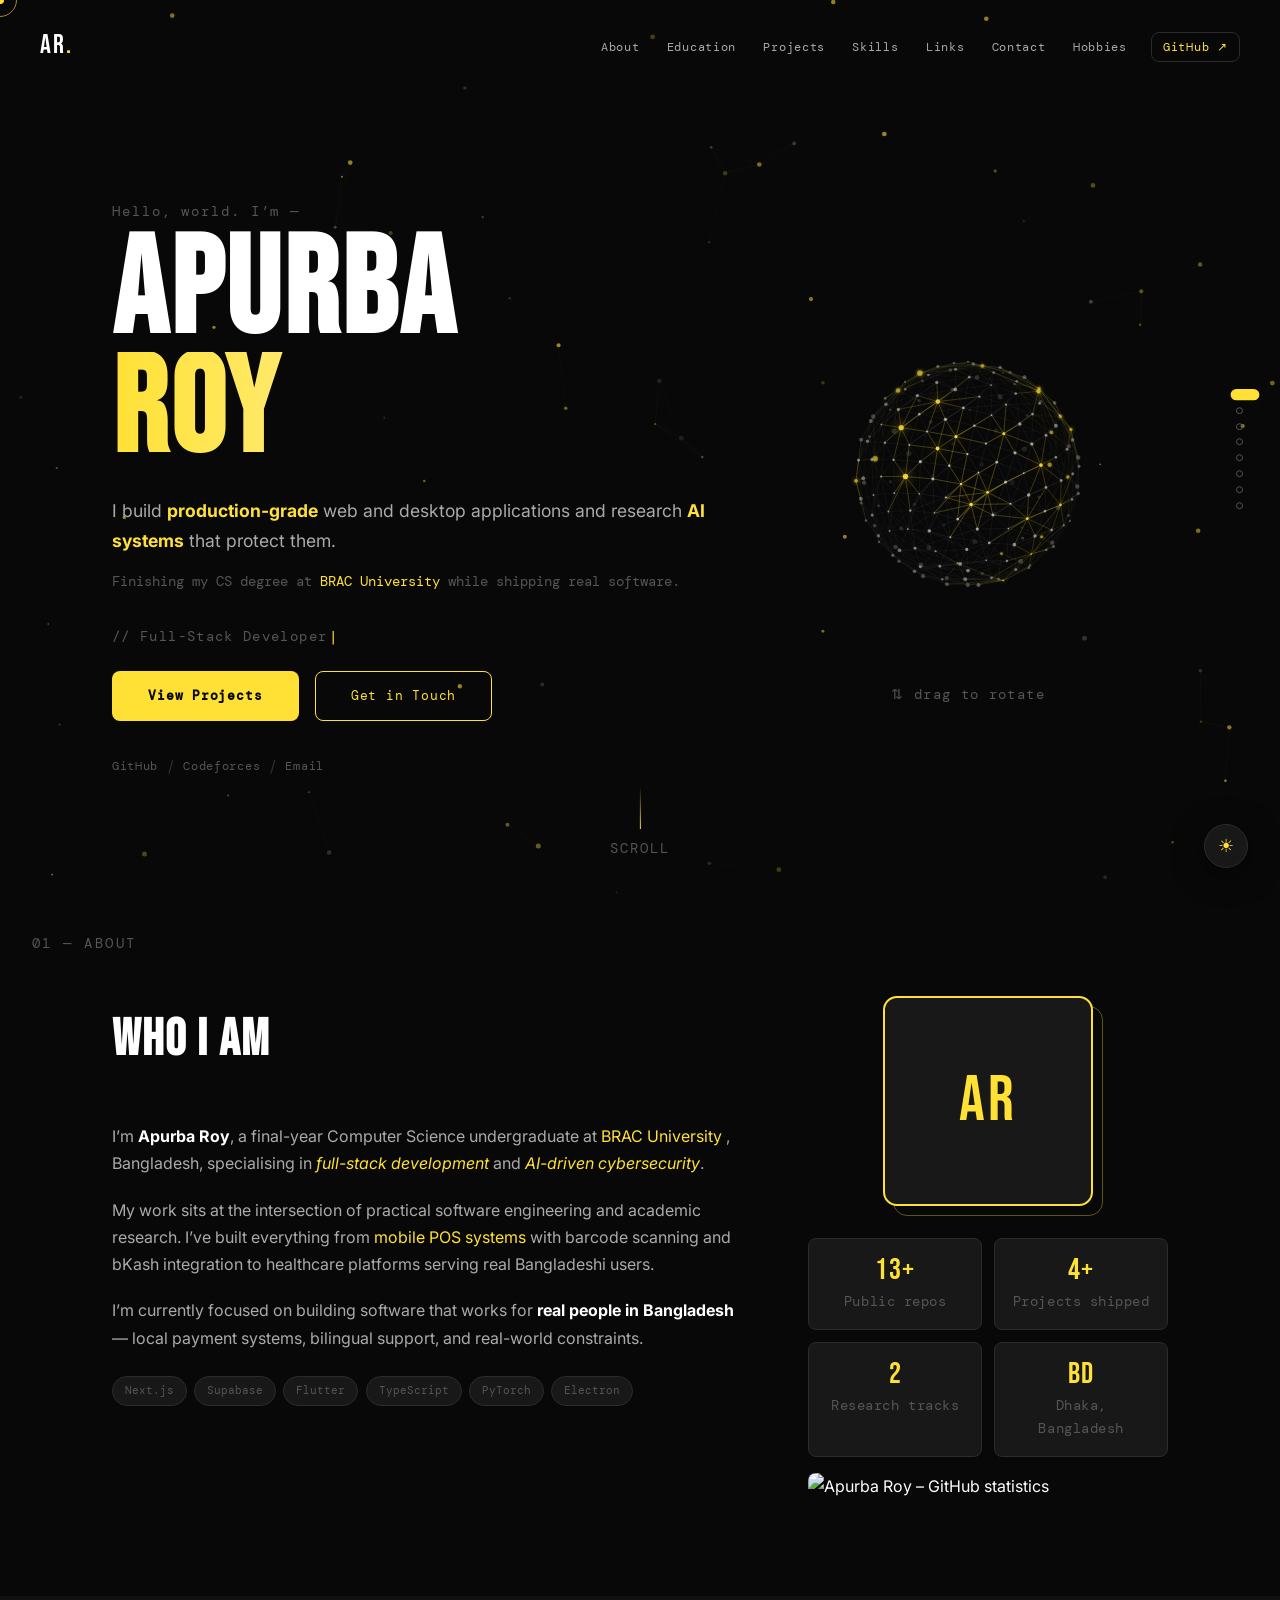
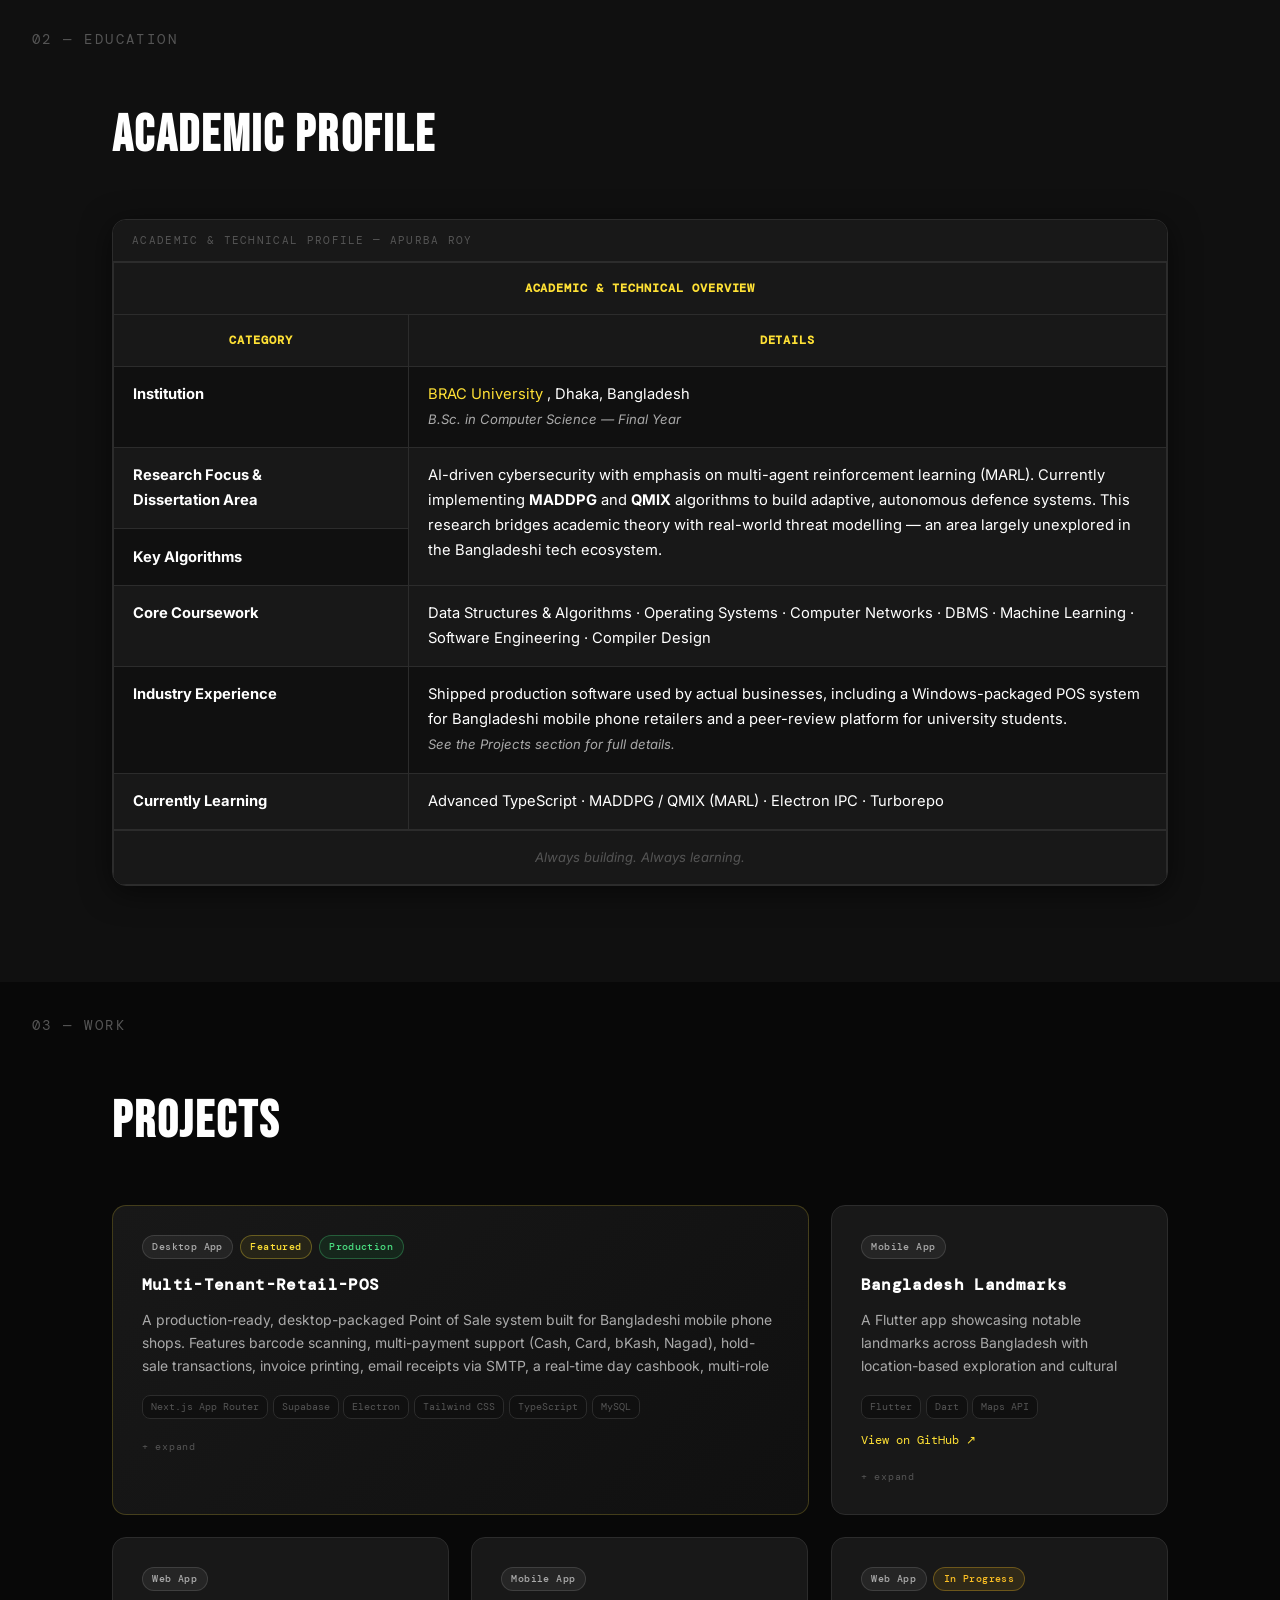
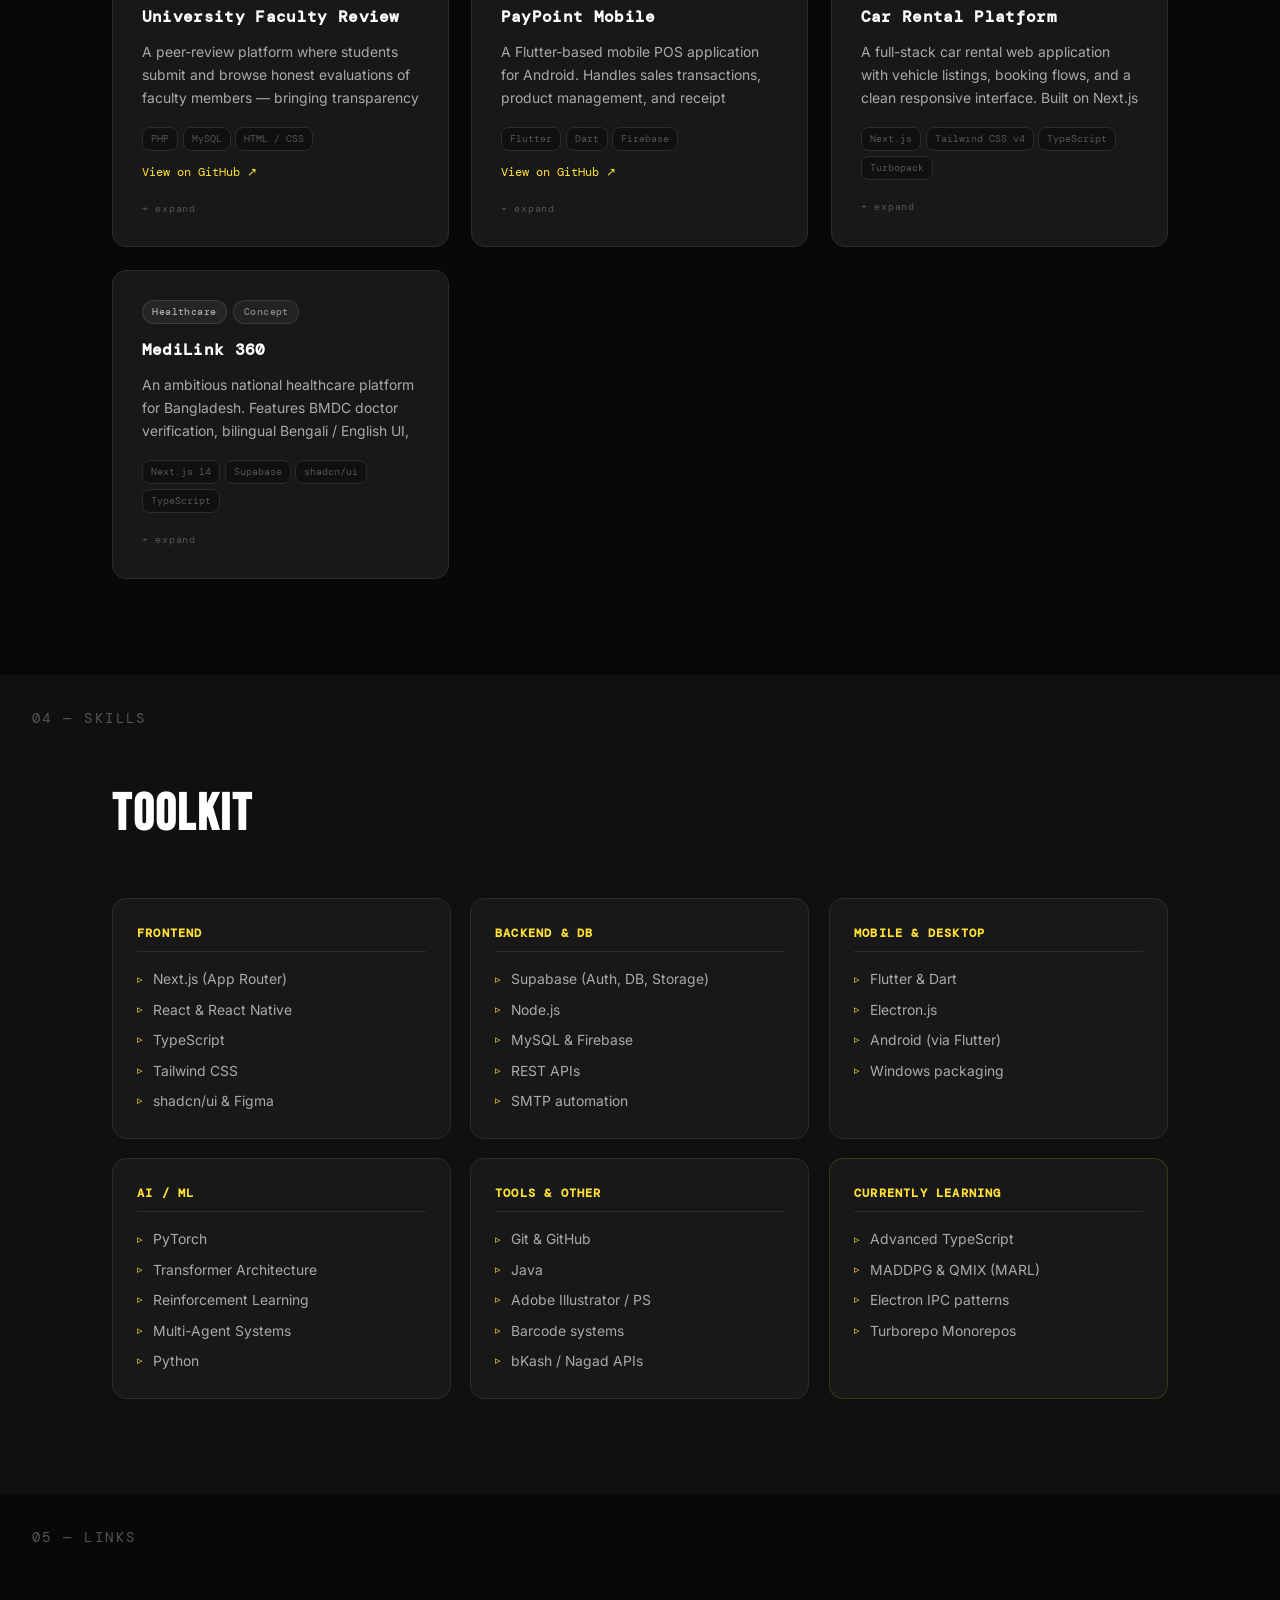
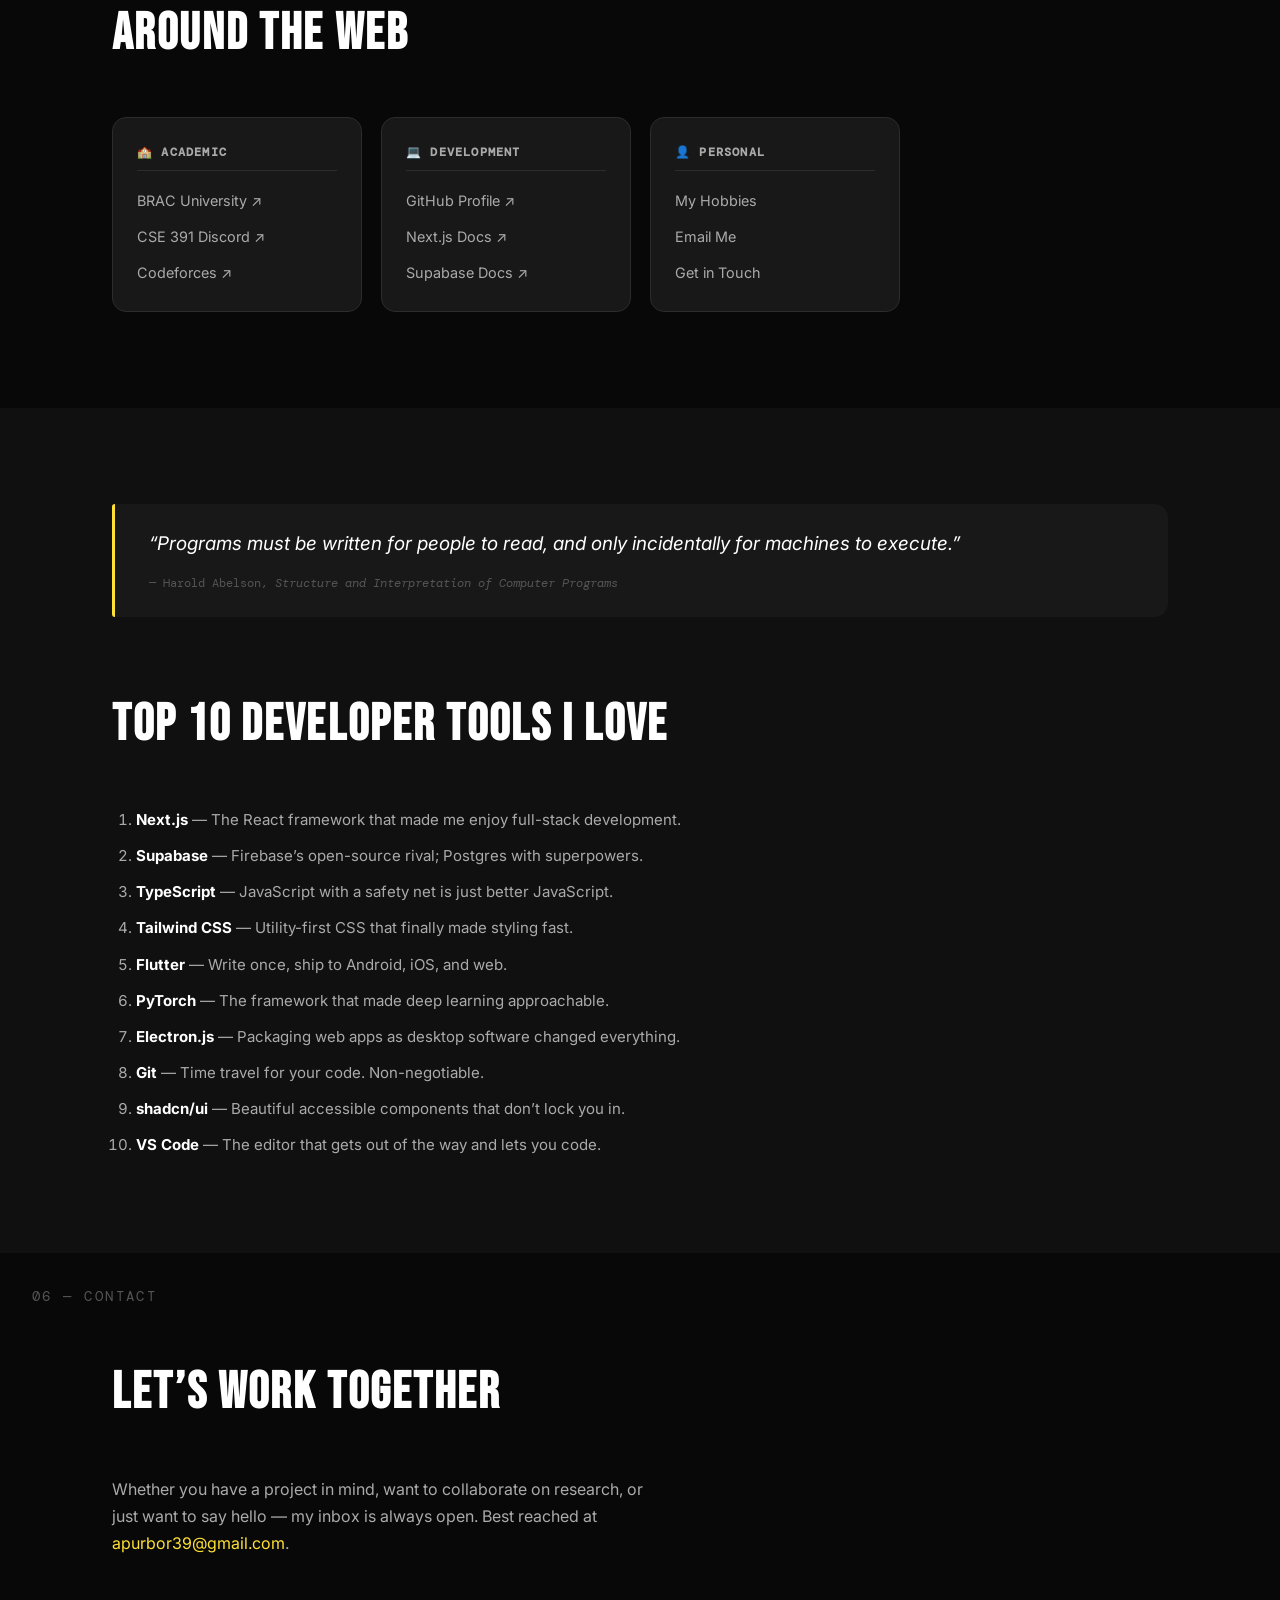
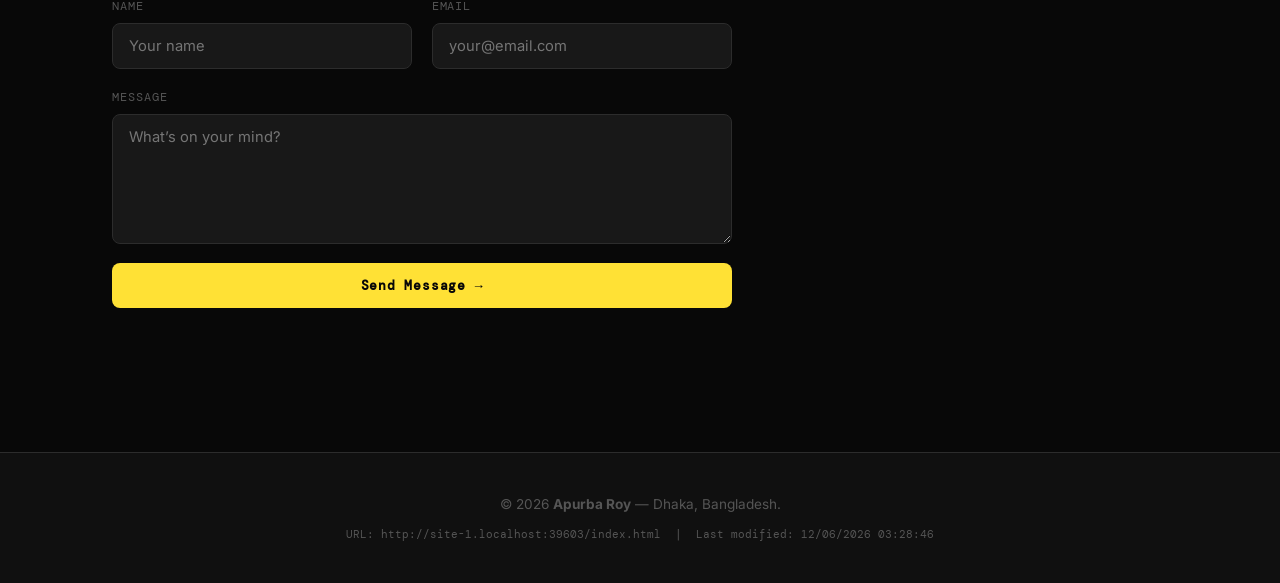
==== commit 31437124: "Fix light mode visuals and add cursor to hobbies page - Orb and particle network now render dark par" ====
--- a/index.html
+++ b/index.html
@@ -13,9 +13,12 @@
     <link rel="stylesheet" href="style.css" />
     <!-- Internal CSS: minor page-specific styles -->
     <style>
-        .sc            { color: var(--accent); font-style: italic; }  /* scramble-effect chars */
+        .sc            { color: var(--accent); font-style: italic; }
         .gh-stats      { width: 100%; border-radius: 8px; margin-top: 1rem; display: block; }
         .bold-inline   { font-weight: 700; }
+        .form-status   { margin-top: 0.75rem; font-size: 0.9rem; min-height: 1.2em; }
+        .form-success  { color: #4caf50; }
+        .form-error    { color: #f44336; }
     </style>
 </head>
 <body data-theme="dark">
@@ -171,7 +174,10 @@
                 </div>
                 <!-- Web image: live GitHub contribution stats -->
                 <img
-                    src="https://github-readme-stats.vercel.app/api?username=roy601&show_icons=true&theme=dark&hide_border=true&bg_color=00000000&title_color=FFE135&icon_color=FFE135&text_color=ffffff"
+                    id="ghStats"
+                    src="https://github-readme-stats.vercel.app/api?username=roy601&show_icons=true&hide_border=true&bg_color=00000000&title_color=FFE135&icon_color=FFE135&text_color=ffffff"
+                    data-dark-src="https://github-readme-stats.vercel.app/api?username=roy601&show_icons=true&hide_border=true&bg_color=00000000&title_color=FFE135&icon_color=FFE135&text_color=ffffff"
+                    data-light-src="https://github-readme-stats.vercel.app/api?username=roy601&show_icons=true&hide_border=true&bg_color=00000000&title_color=d4a800&icon_color=d4a800&text_color=0a0a0a"
                     alt="Apurba Roy – GitHub statistics"
                     class="gh-stats"
                 />
@@ -551,7 +557,7 @@
             to say hello &#8212; my inbox is always open. Best reached at
             <a href="mailto:apurbor39@gmail.com" class="accent-link">apurbor39@gmail.com</a>.
         </p>
-        <form class="contact-form" action="mailto:apurbor39@gmail.com" method="post" enctype="text/plain">
+        <form class="contact-form" id="contactForm" action="https://formspree.io/f/mqevlaap" method="POST">
             <div class="form-row">
                 <div class="form-group">
                     <label for="fname">Name</label>
@@ -566,7 +572,8 @@
                 <label for="fmessage">Message</label>
                 <textarea id="fmessage" name="message" rows="5" placeholder="What&#8217;s on your mind?" required="required"></textarea>
             </div>
-            <button type="submit" class="btn btn-primary">Send Message &#8594;</button>
+            <button type="submit" class="btn btn-primary" id="contactBtn">Send Message &#8594;</button>
+            <p class="form-status" id="formStatus"></p>
         </form>
     </div>
 </section>
--- a/style.css
+++ b/style.css
@@ -25,11 +25,11 @@
 
 /* ── Variables — Light ─────────────────────────────────────── */
 [data-theme="light"] {
-    --bg:           #ffffff;
-    --bg-alt:       #f2f2f2;
-    --surface:      #e8e8e8;
-    --surface-hover:#dadada;
-    --border:       #cccccc;
+    --bg:           #fefce8;
+    --bg-alt:       #fdf6c3;
+    --surface:      #fbf0a0;
+    --surface-hover:#f7e96a;
+    --border:       #e8d84a;
     --accent:       #d4a800;
     --accent-dim:   rgba(212, 168, 0, 0.08);
     --accent-glow:  rgba(212, 168, 0, 0.2);
@@ -39,6 +39,10 @@
     --shadow:       0 6px 30px rgba(0, 0, 0, 0.1);
     --shadow-glow:  0 0 28px rgba(212, 168, 0, 0.15);
 }
+
+/* ── Light mode: canvas adapts in JS; hero text uses dark vars ── */
+[data-theme="light"] #hero .btn-outline   { border-color: var(--text); color: var(--text); }
+[data-theme="light"] #hero .btn-outline:hover { background: var(--text); color: var(--bg); }
 
 /* ── Reset ─────────────────────────────────────────────────── */
 *, *::before, *::after { box-sizing: border-box; margin: 0; padding: 0; }
@@ -363,7 +367,7 @@
 /* Shimmer: yellow → white → yellow (CSS animation) */
 .name-last {
     display: block;
-    background: linear-gradient(90deg, var(--accent), #ffffff, var(--accent));
+    background: linear-gradient(90deg, var(--accent), var(--text), var(--accent));
     background-size: 220% auto;
     -webkit-background-clip: text;
     -webkit-text-fill-color: transparent;
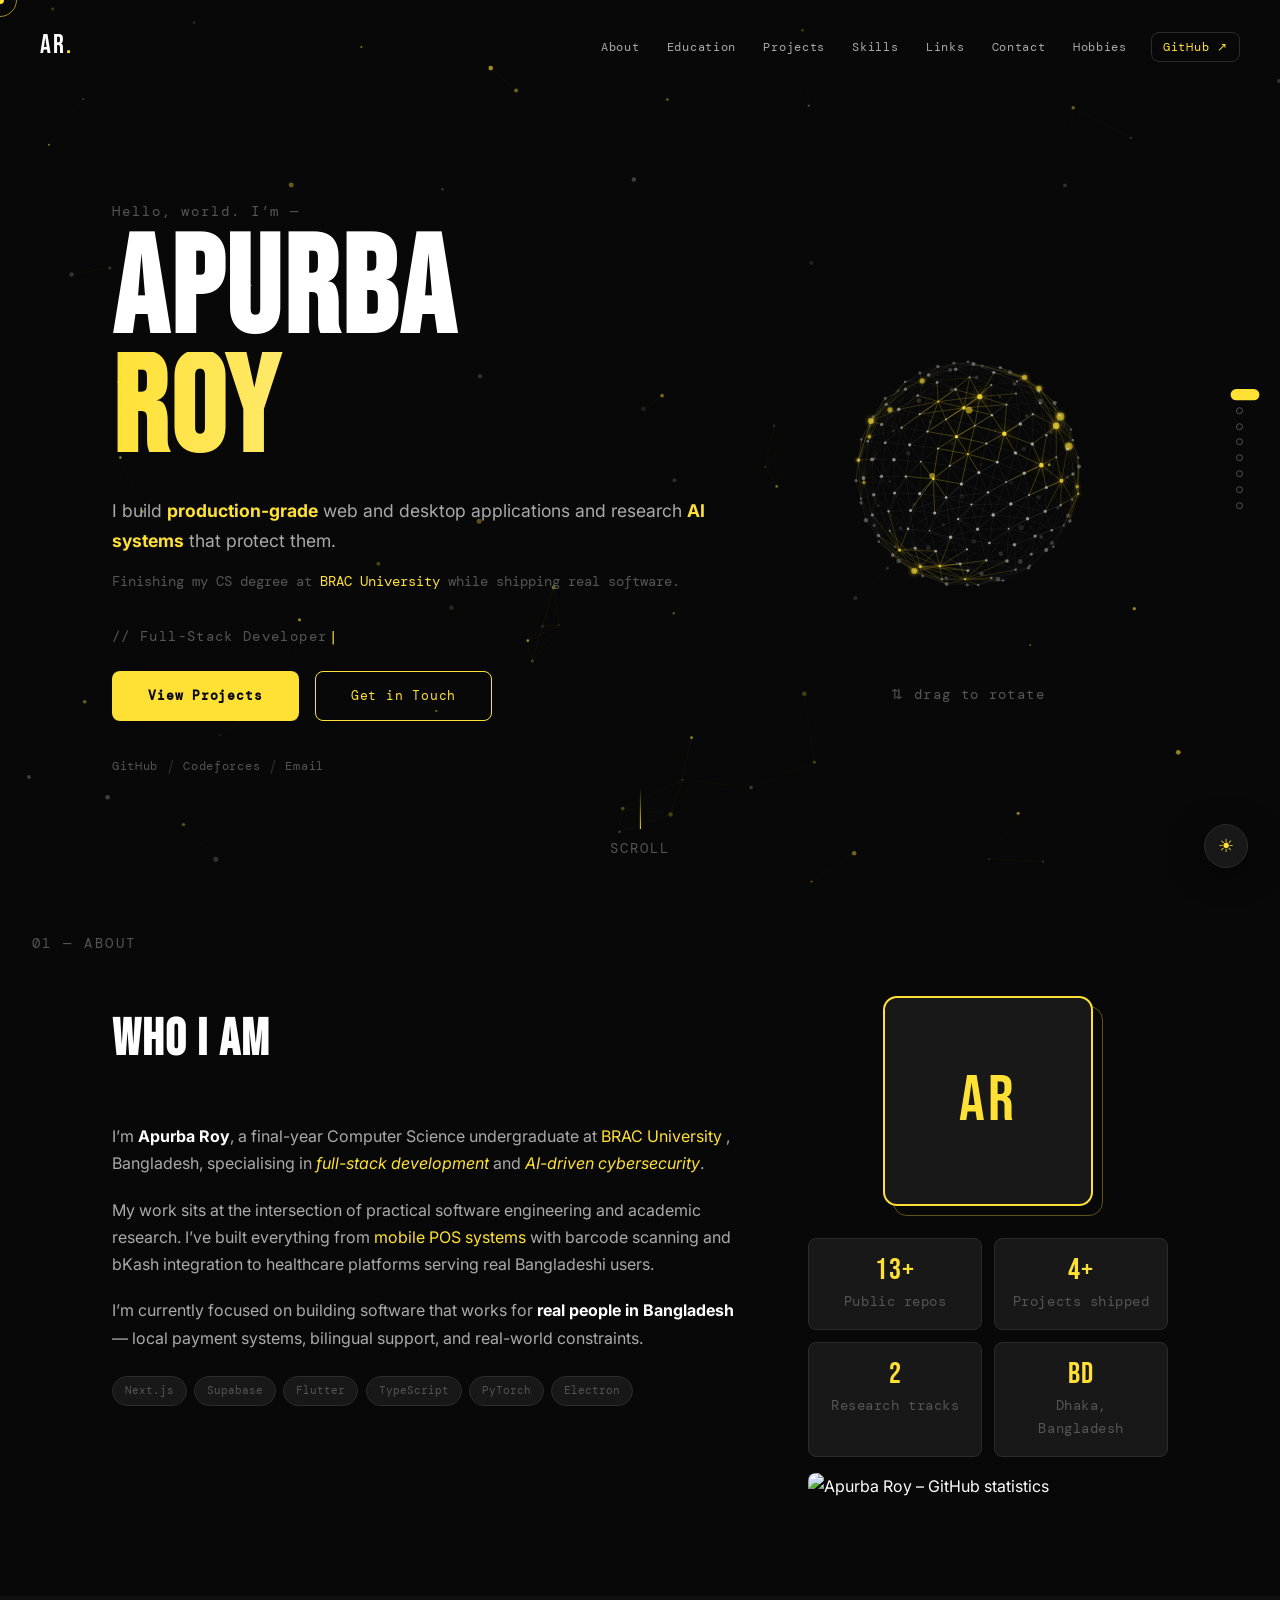
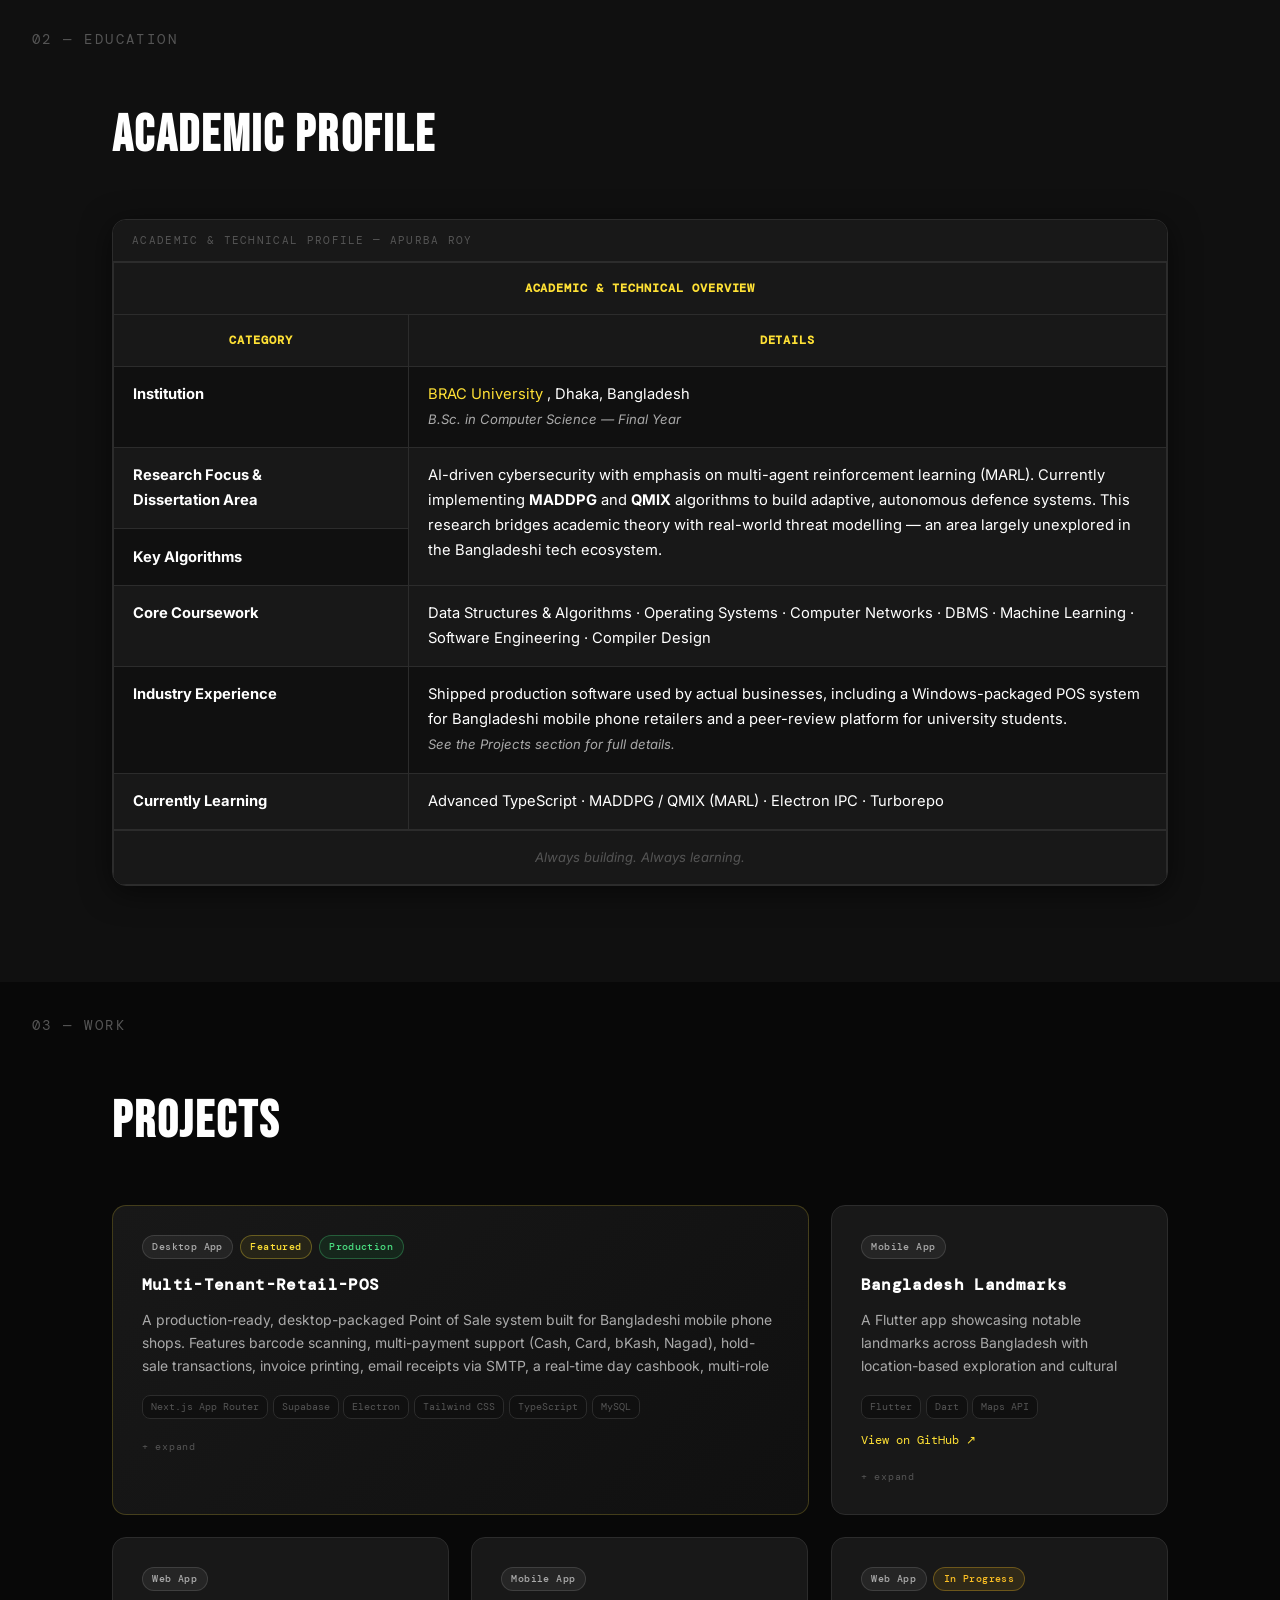
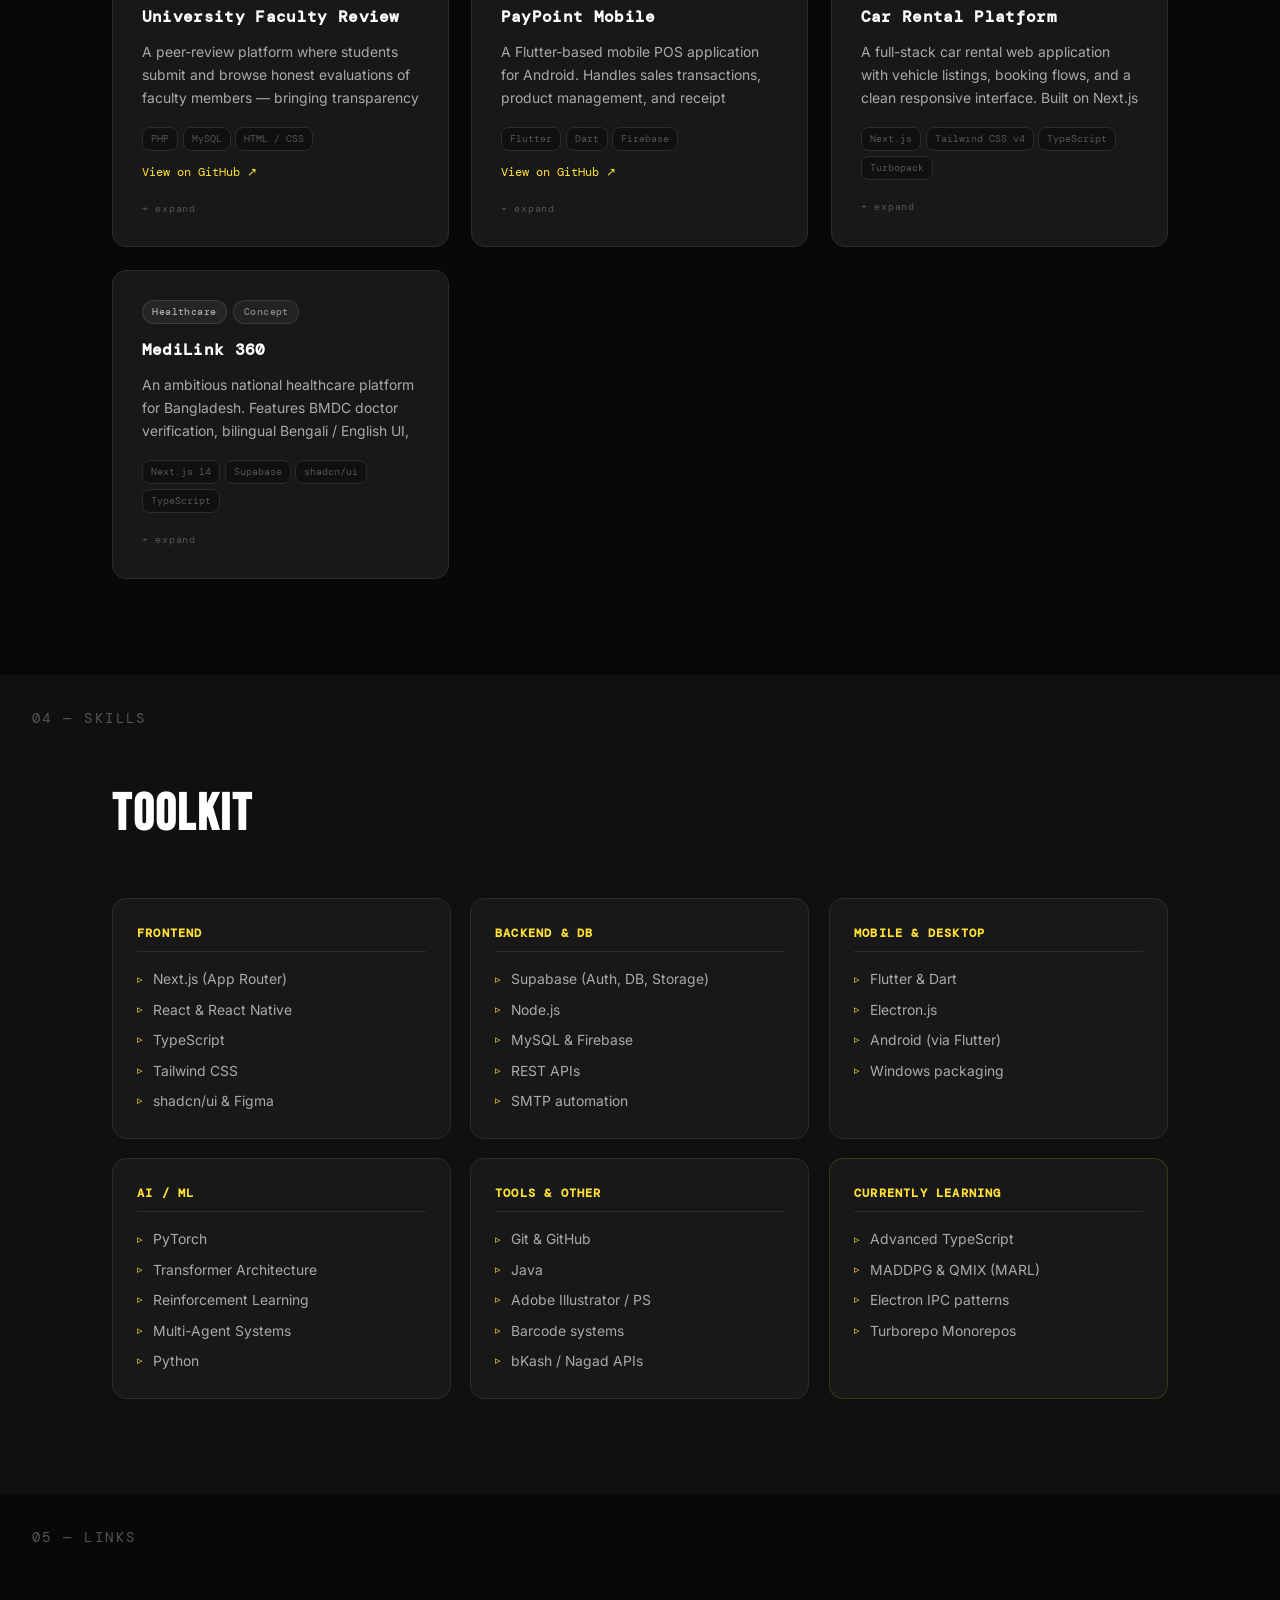
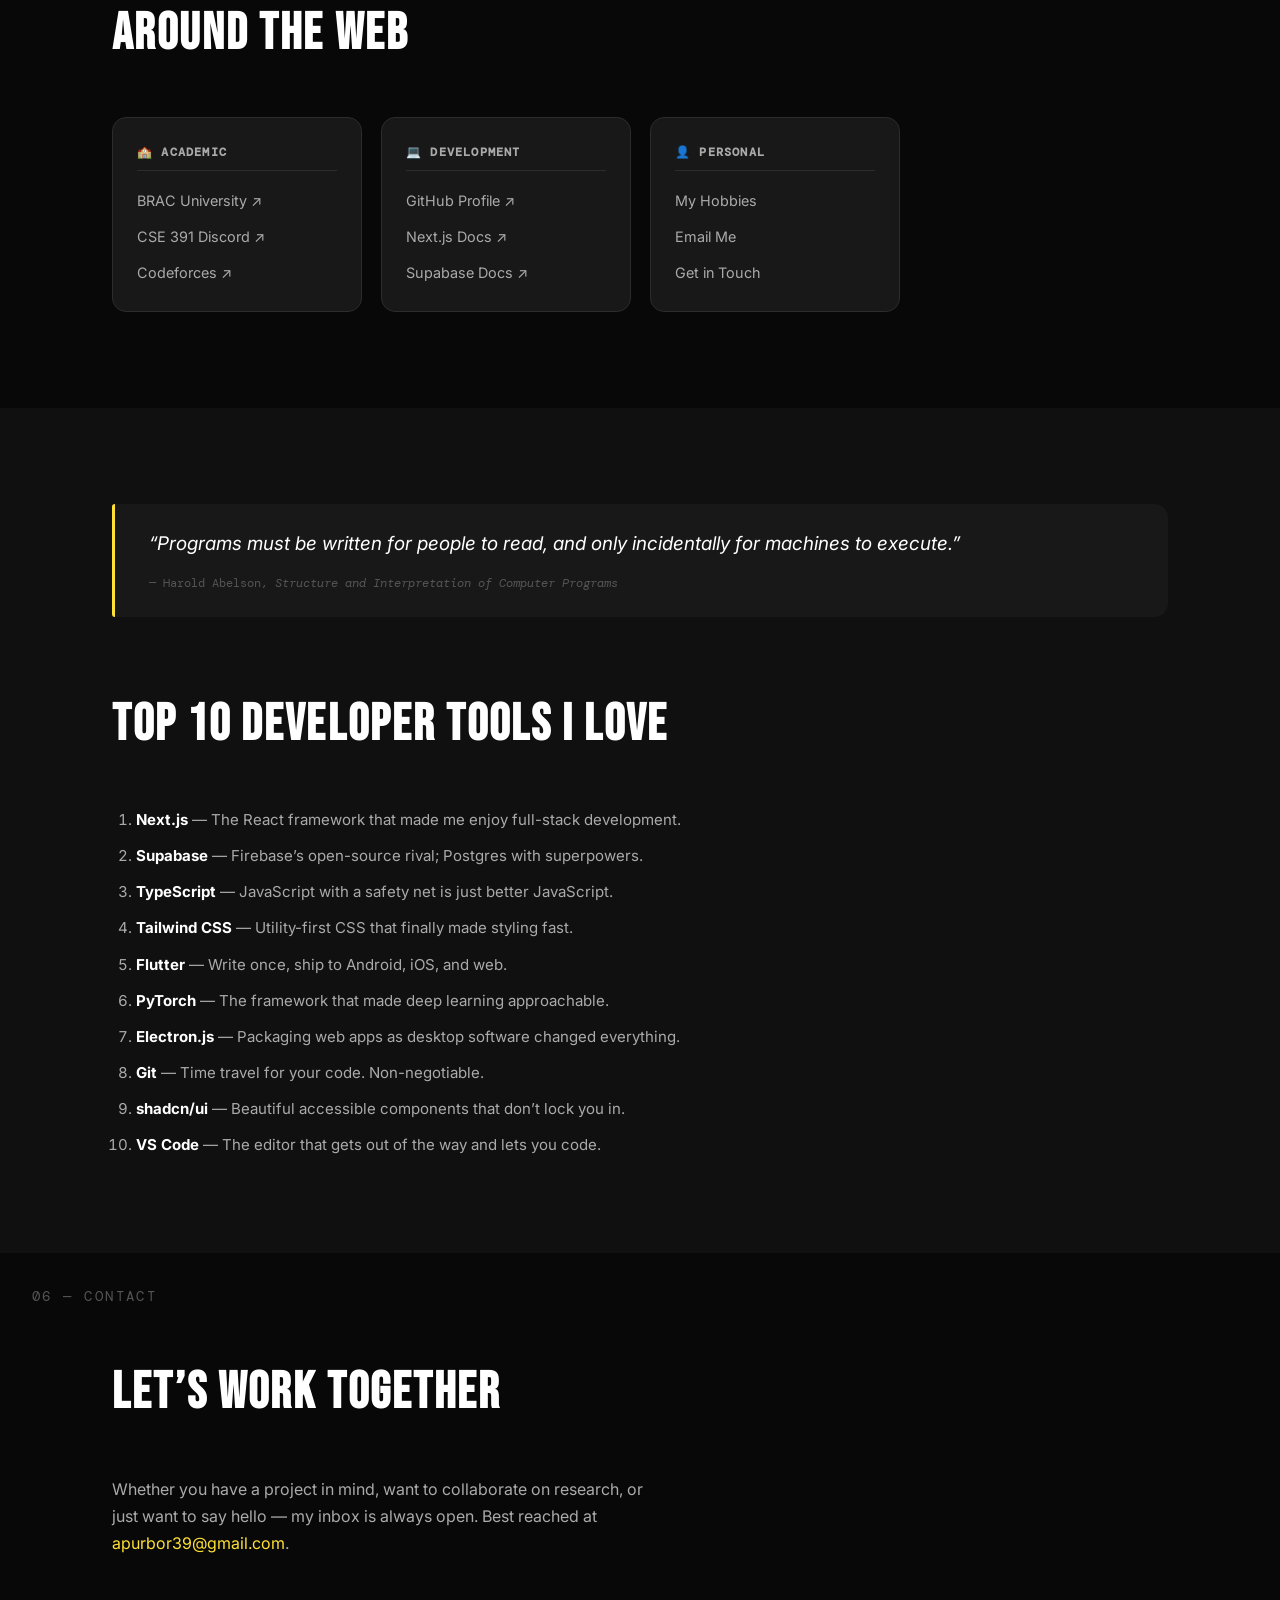
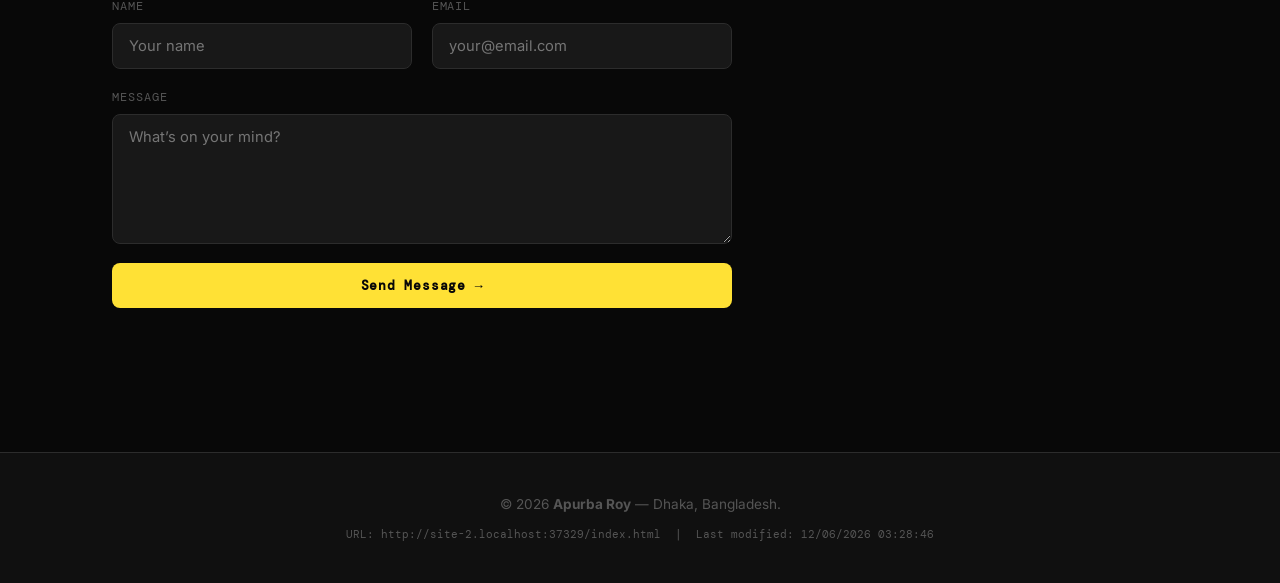
==== commit af4261f8: "Update index.html" ====
--- a/index.html
+++ b/index.html
@@ -469,7 +469,7 @@
                     </li>
                     <li>
                         <!-- CSE 391 Discord — replace # with actual invite URL -->
-                        <a href="#" target="_blank" rel="noopener noreferrer">
+                        <a href="https://discord.gg/" target="_blank" rel="noopener noreferrer">
                             CSE 391 Discord &#8599;
                         </a>
                     </li>
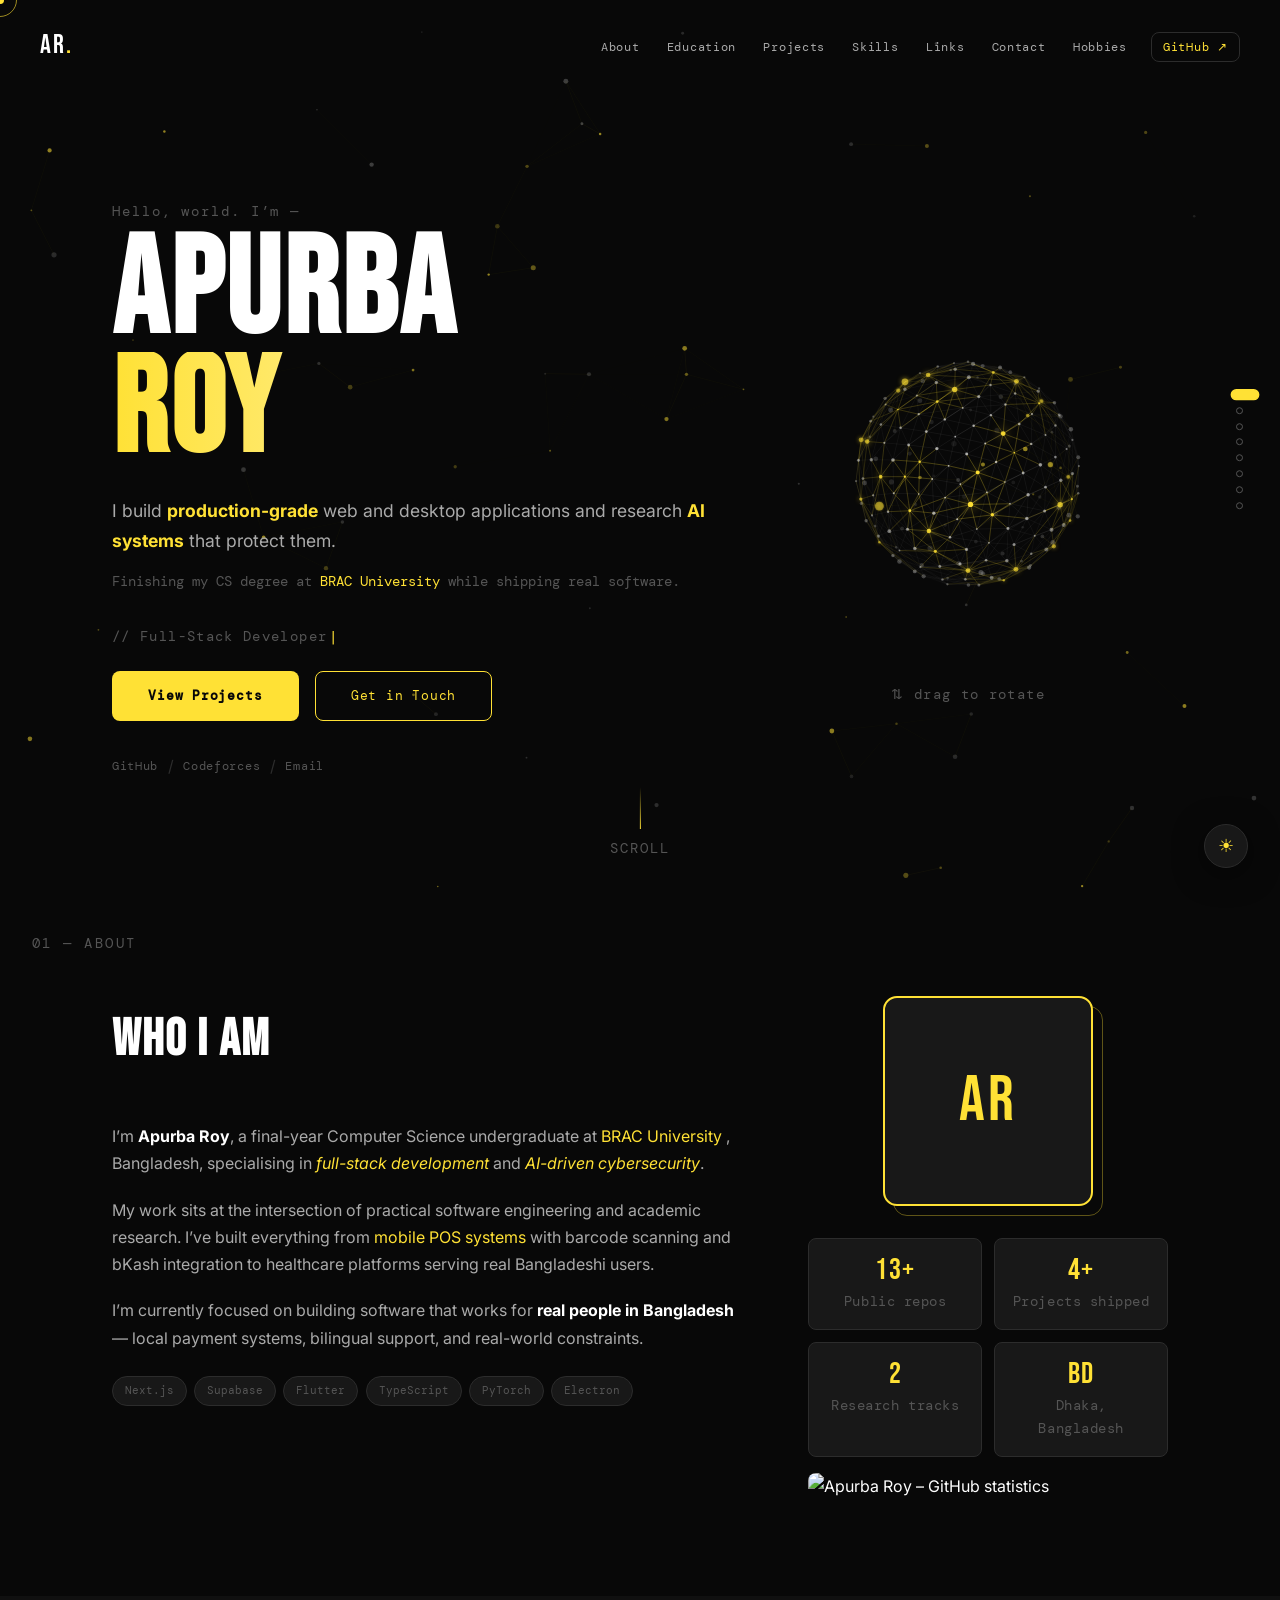
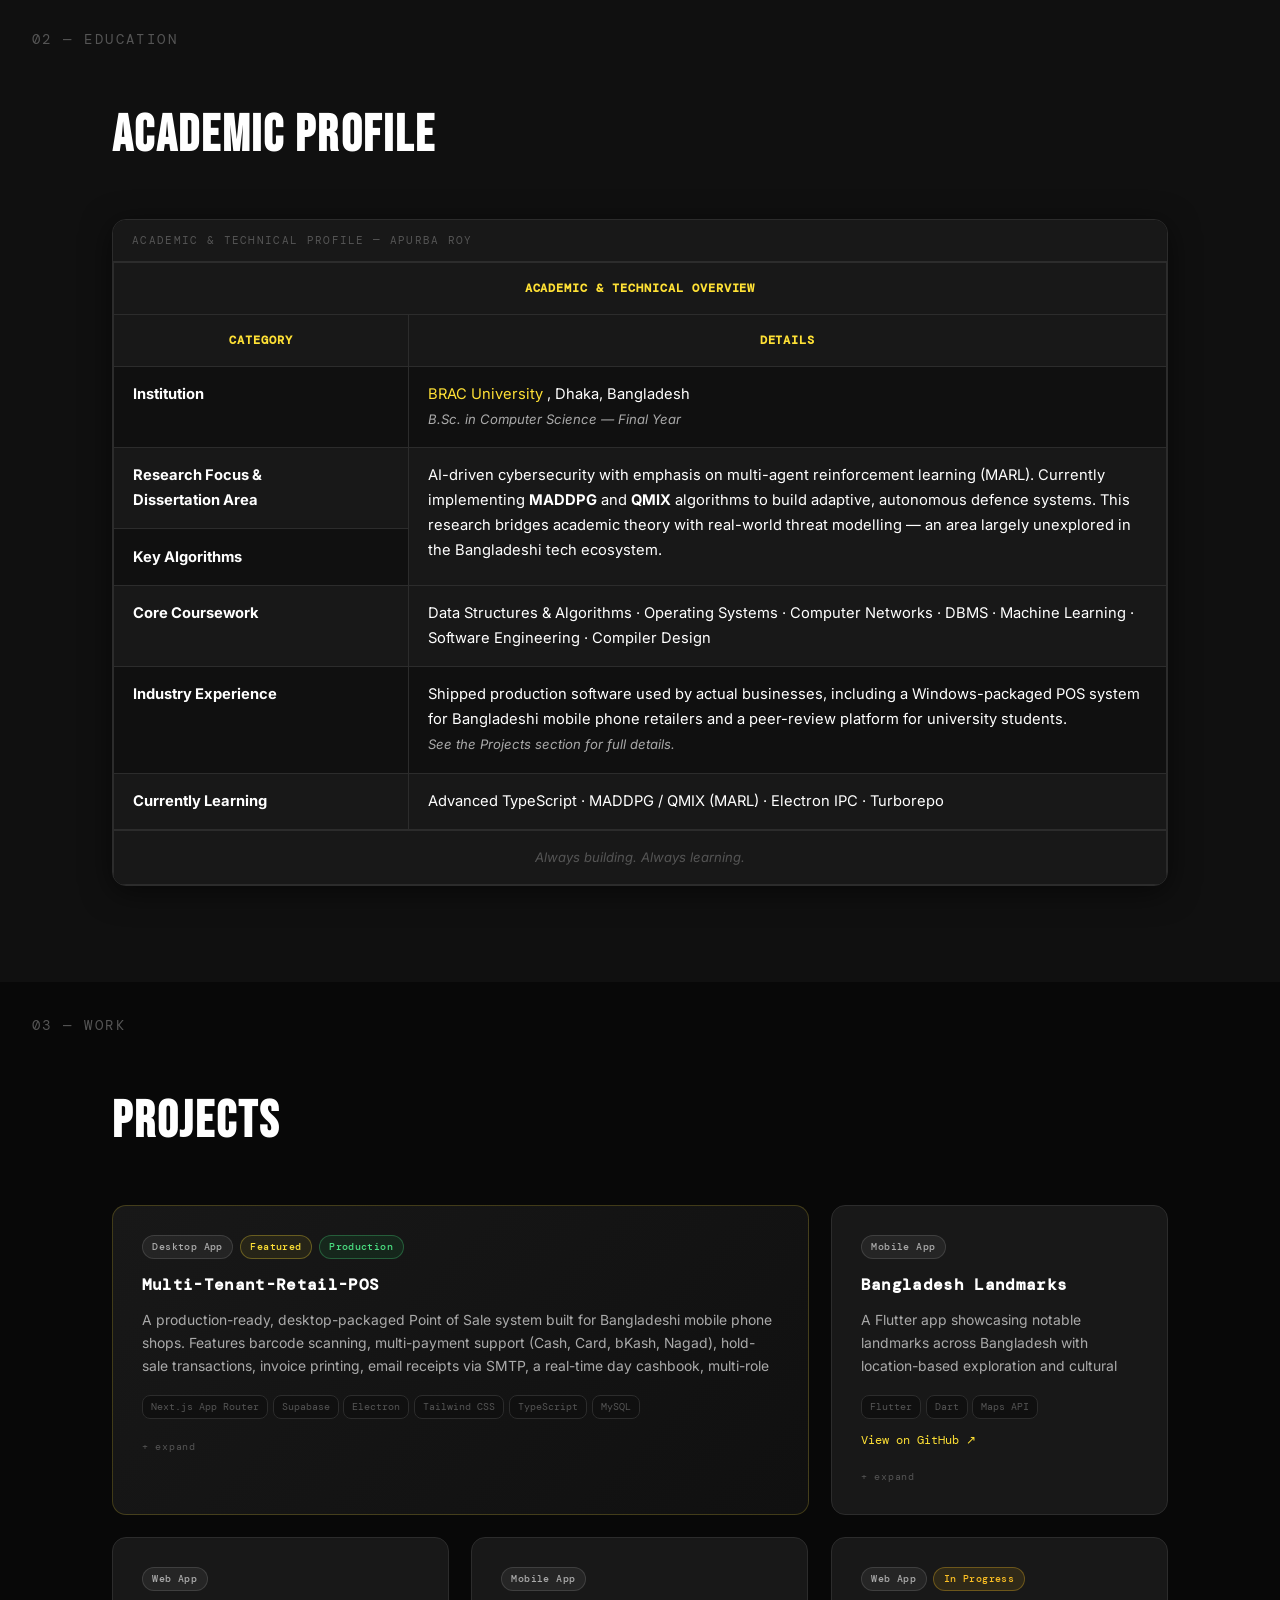
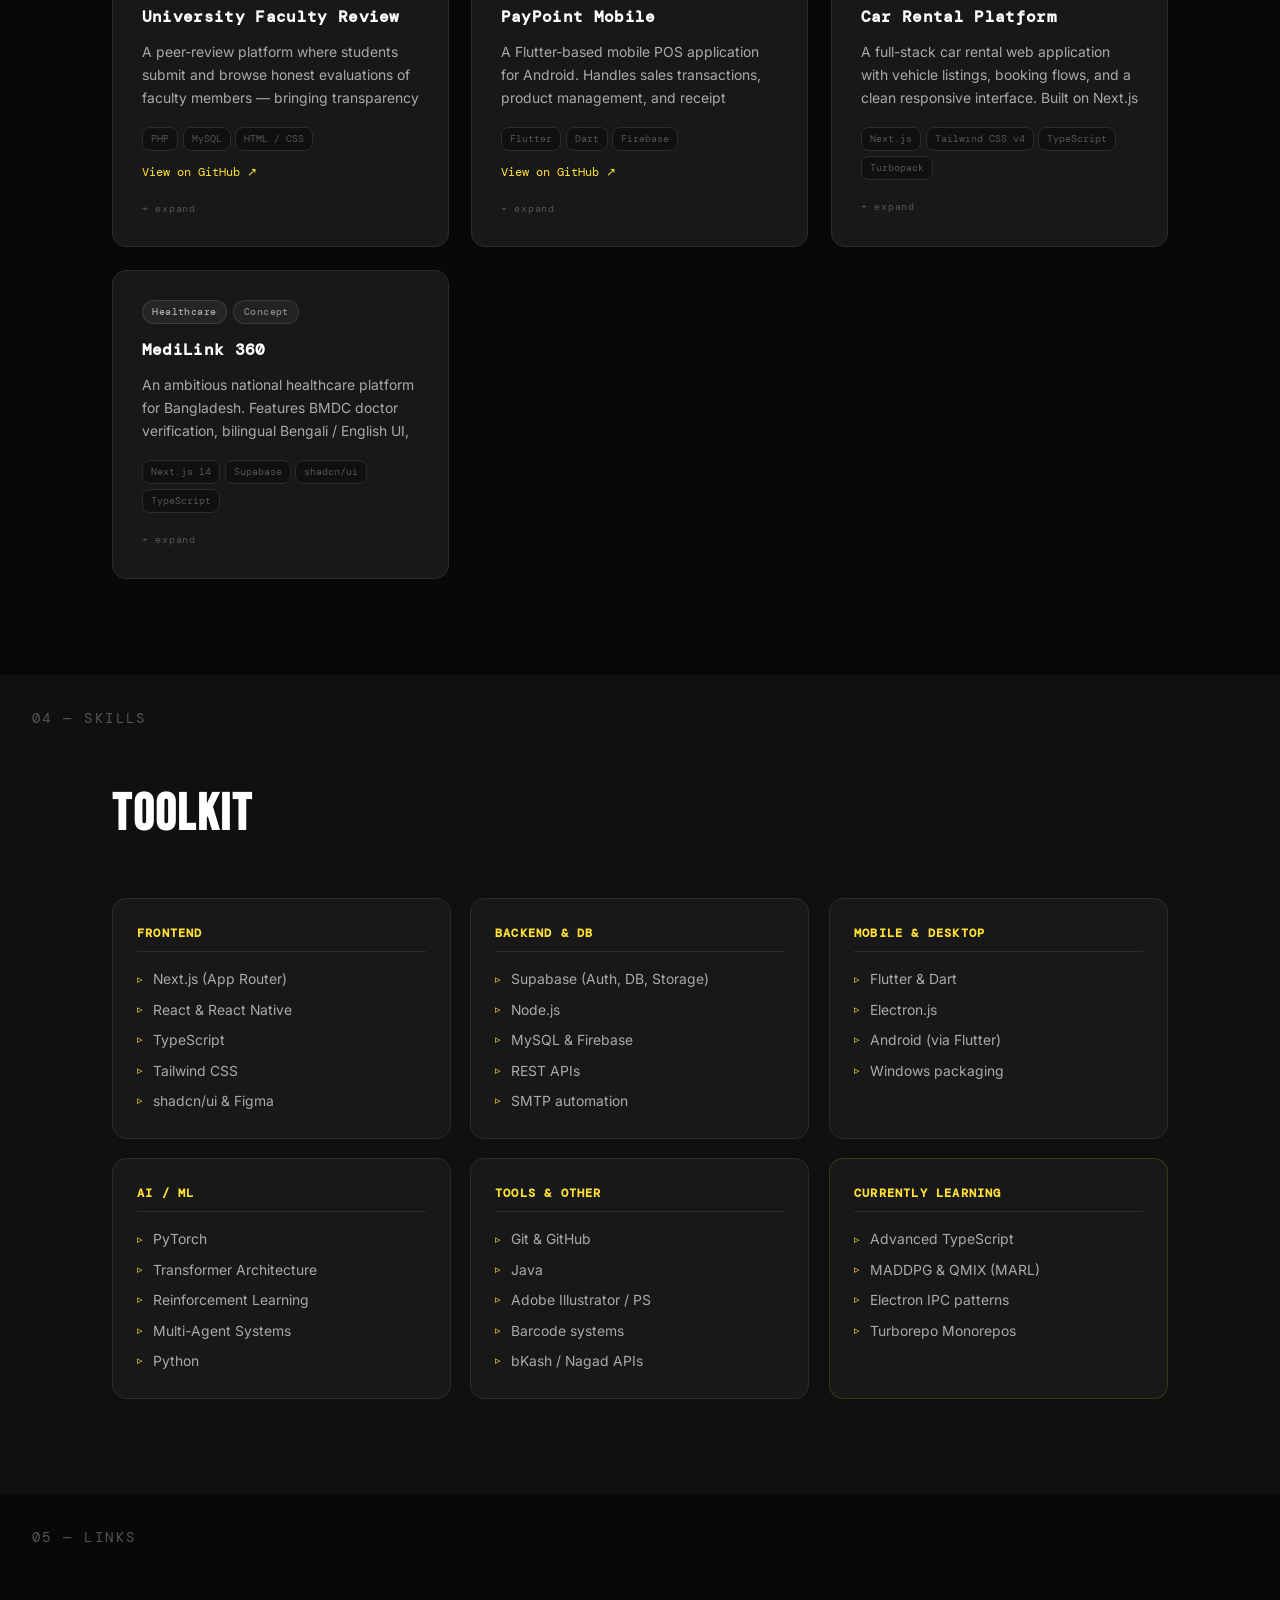
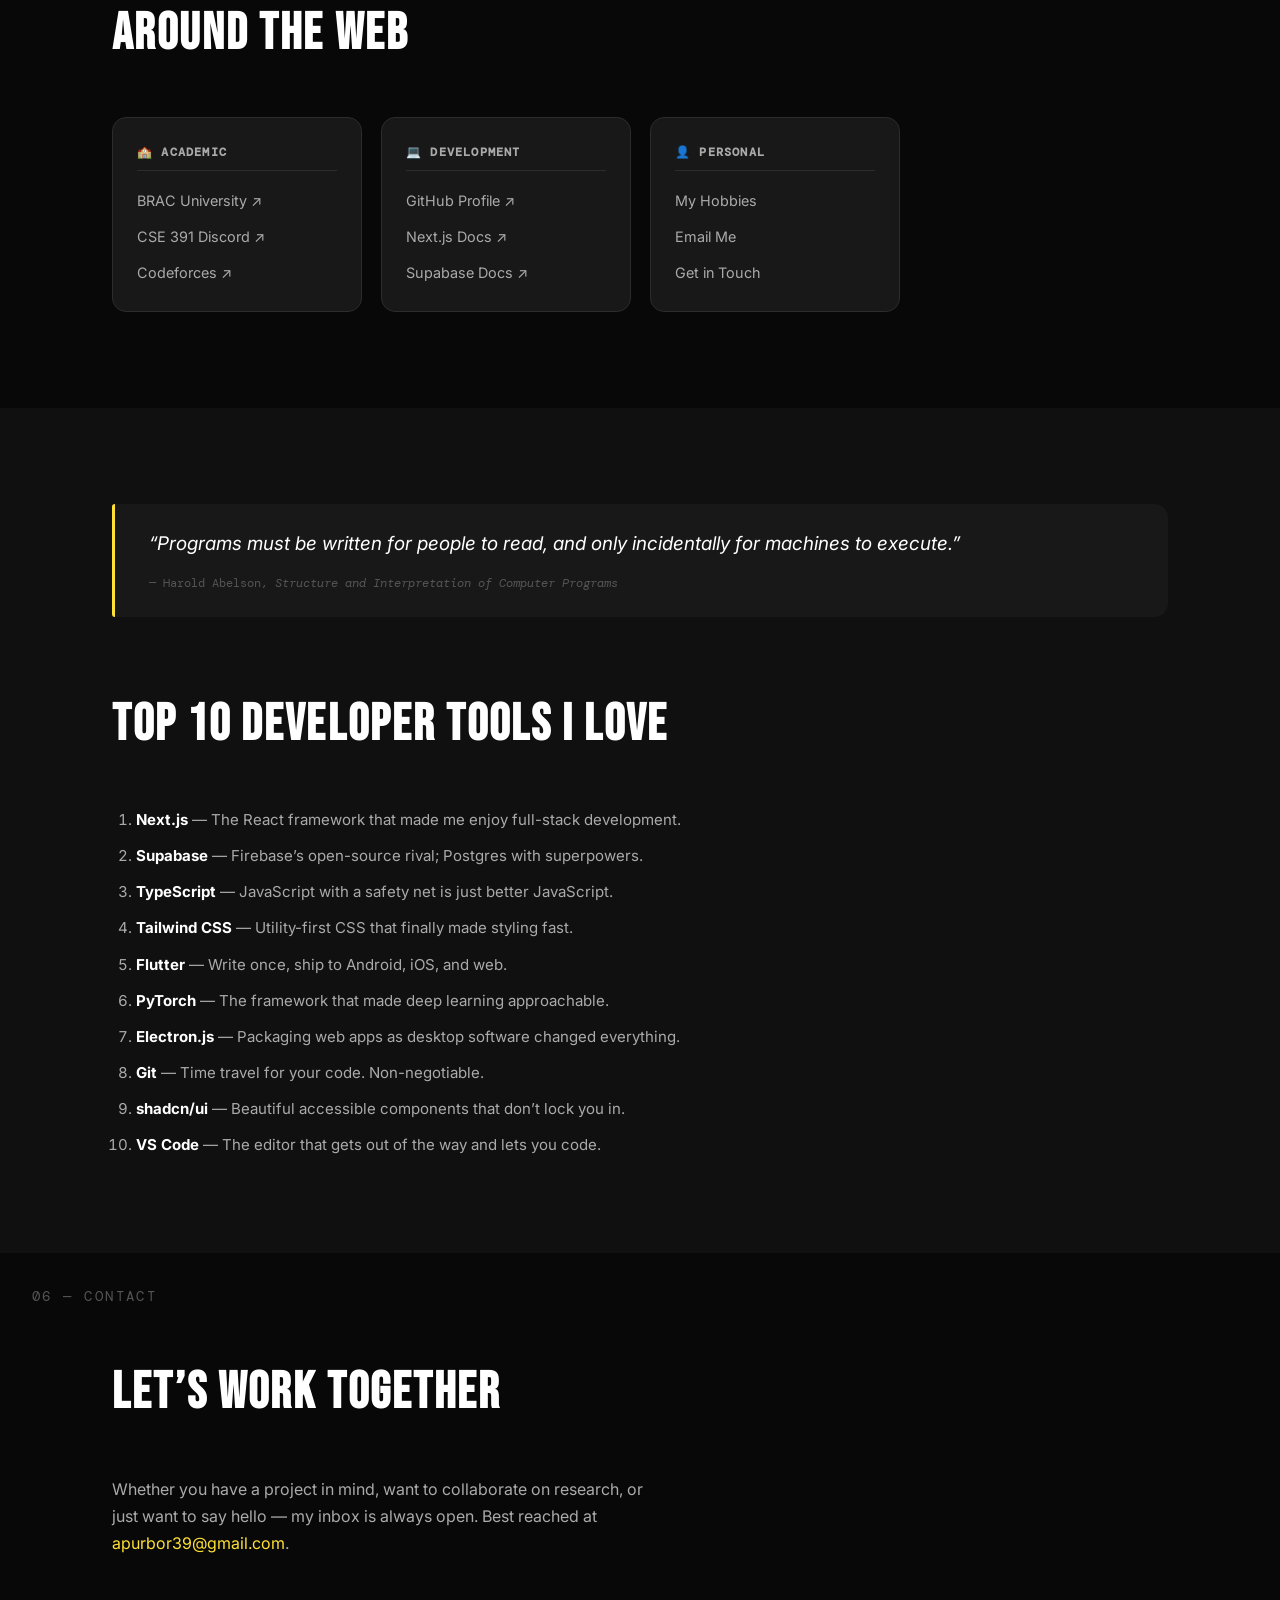
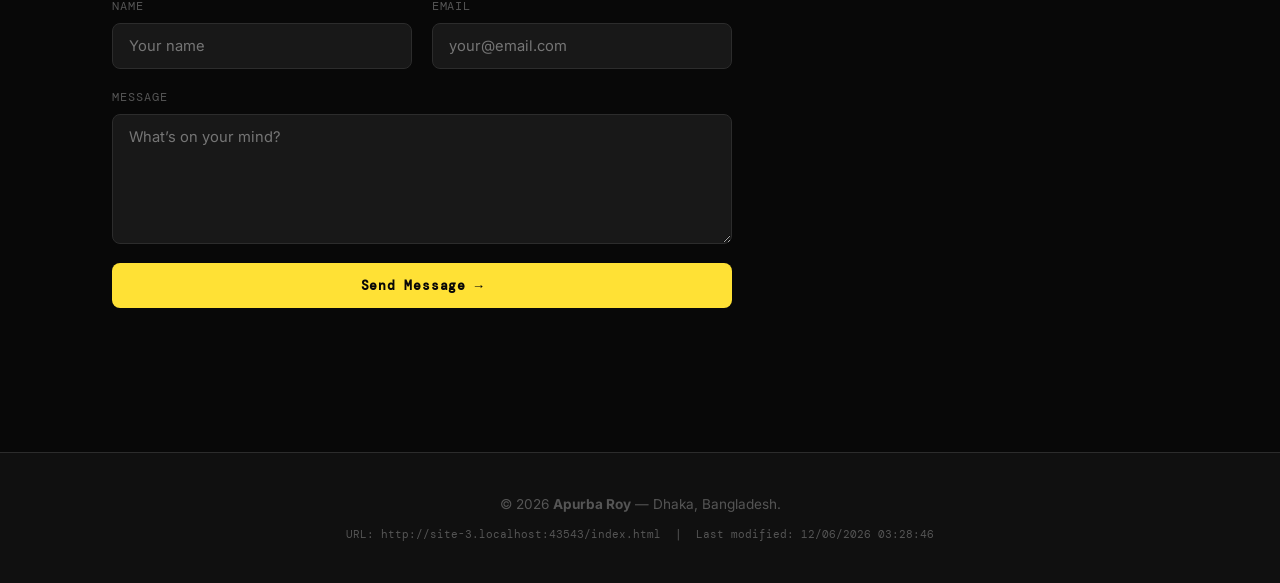
==== commit 3104c609: "Remove comment for CSE 391 Discord link Removed comment about replacing Discord invite URL." ====
--- a/index.html
+++ b/index.html
@@ -468,7 +468,6 @@
                         </a>
                     </li>
                     <li>
-                        <!-- CSE 391 Discord — replace # with actual invite URL -->
                         <a href="https://discord.gg/" target="_blank" rel="noopener noreferrer">
                             CSE 391 Discord &#8599;
                         </a>
